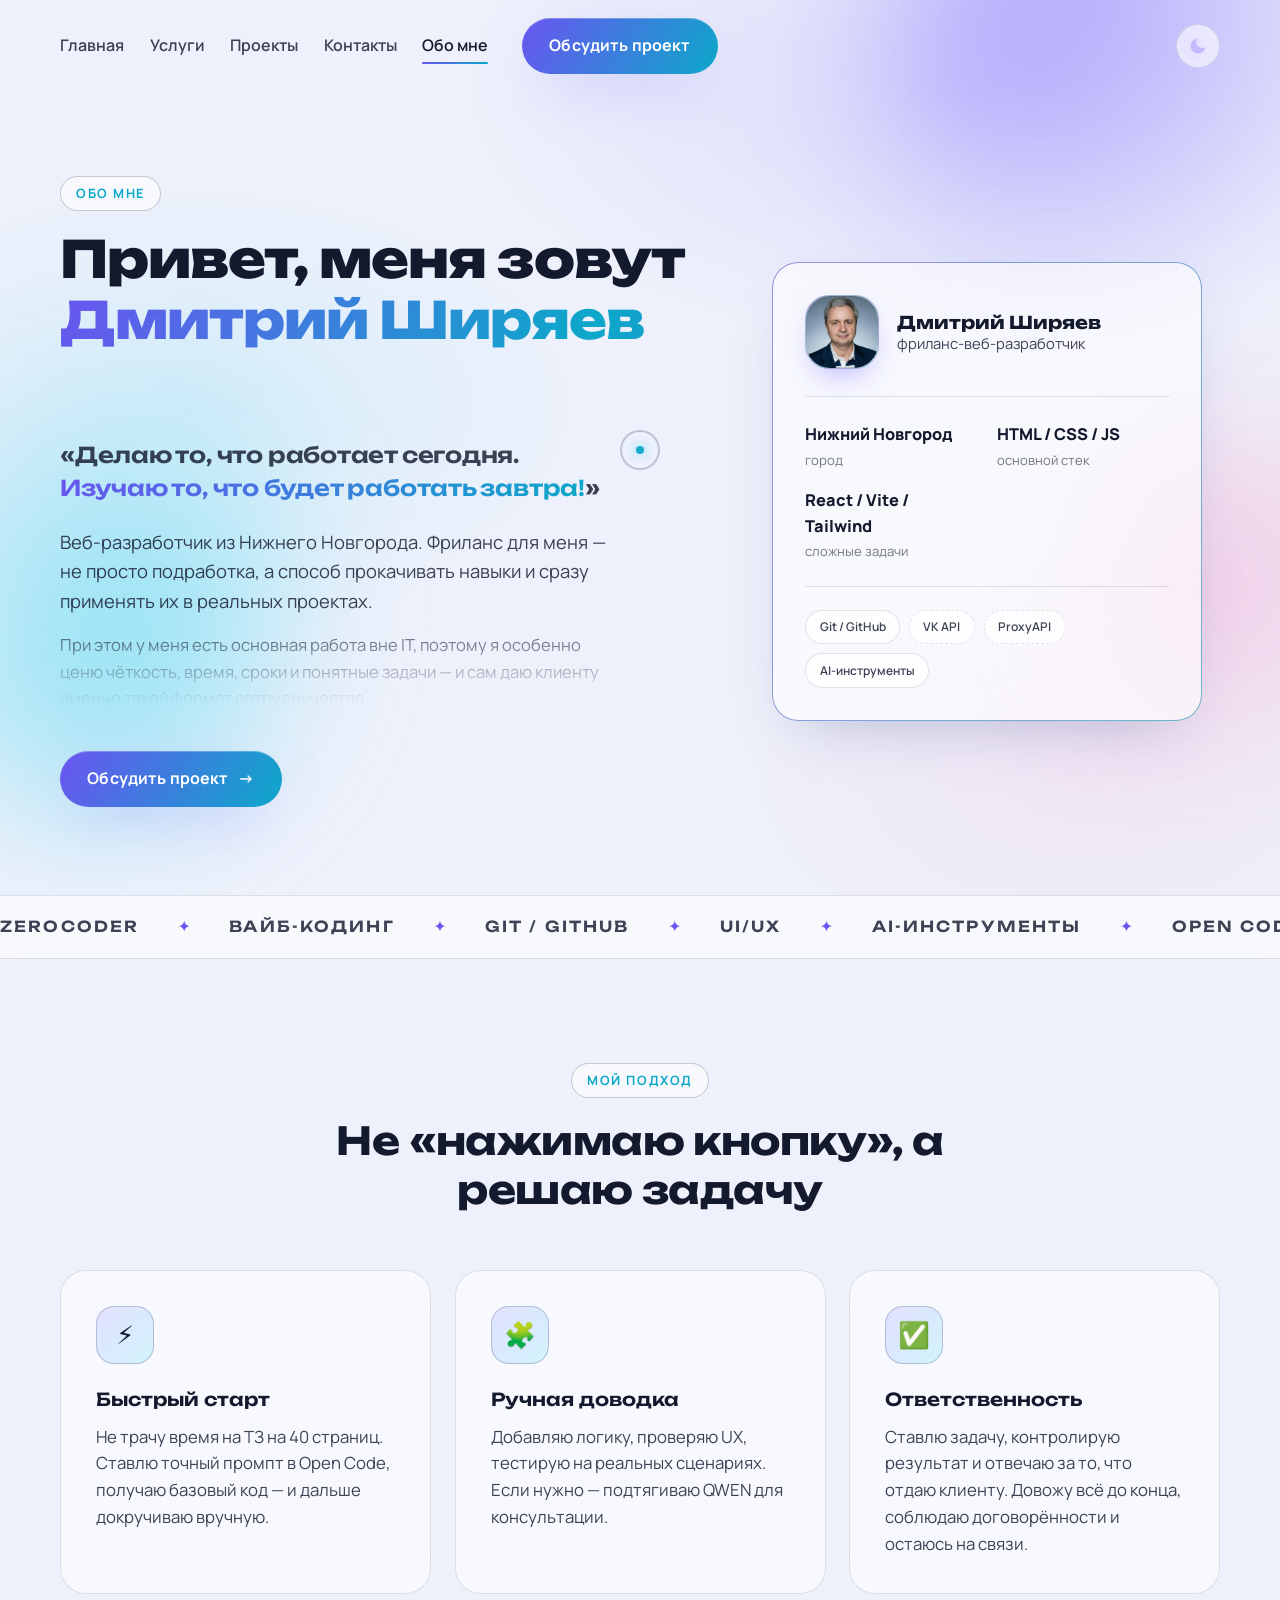
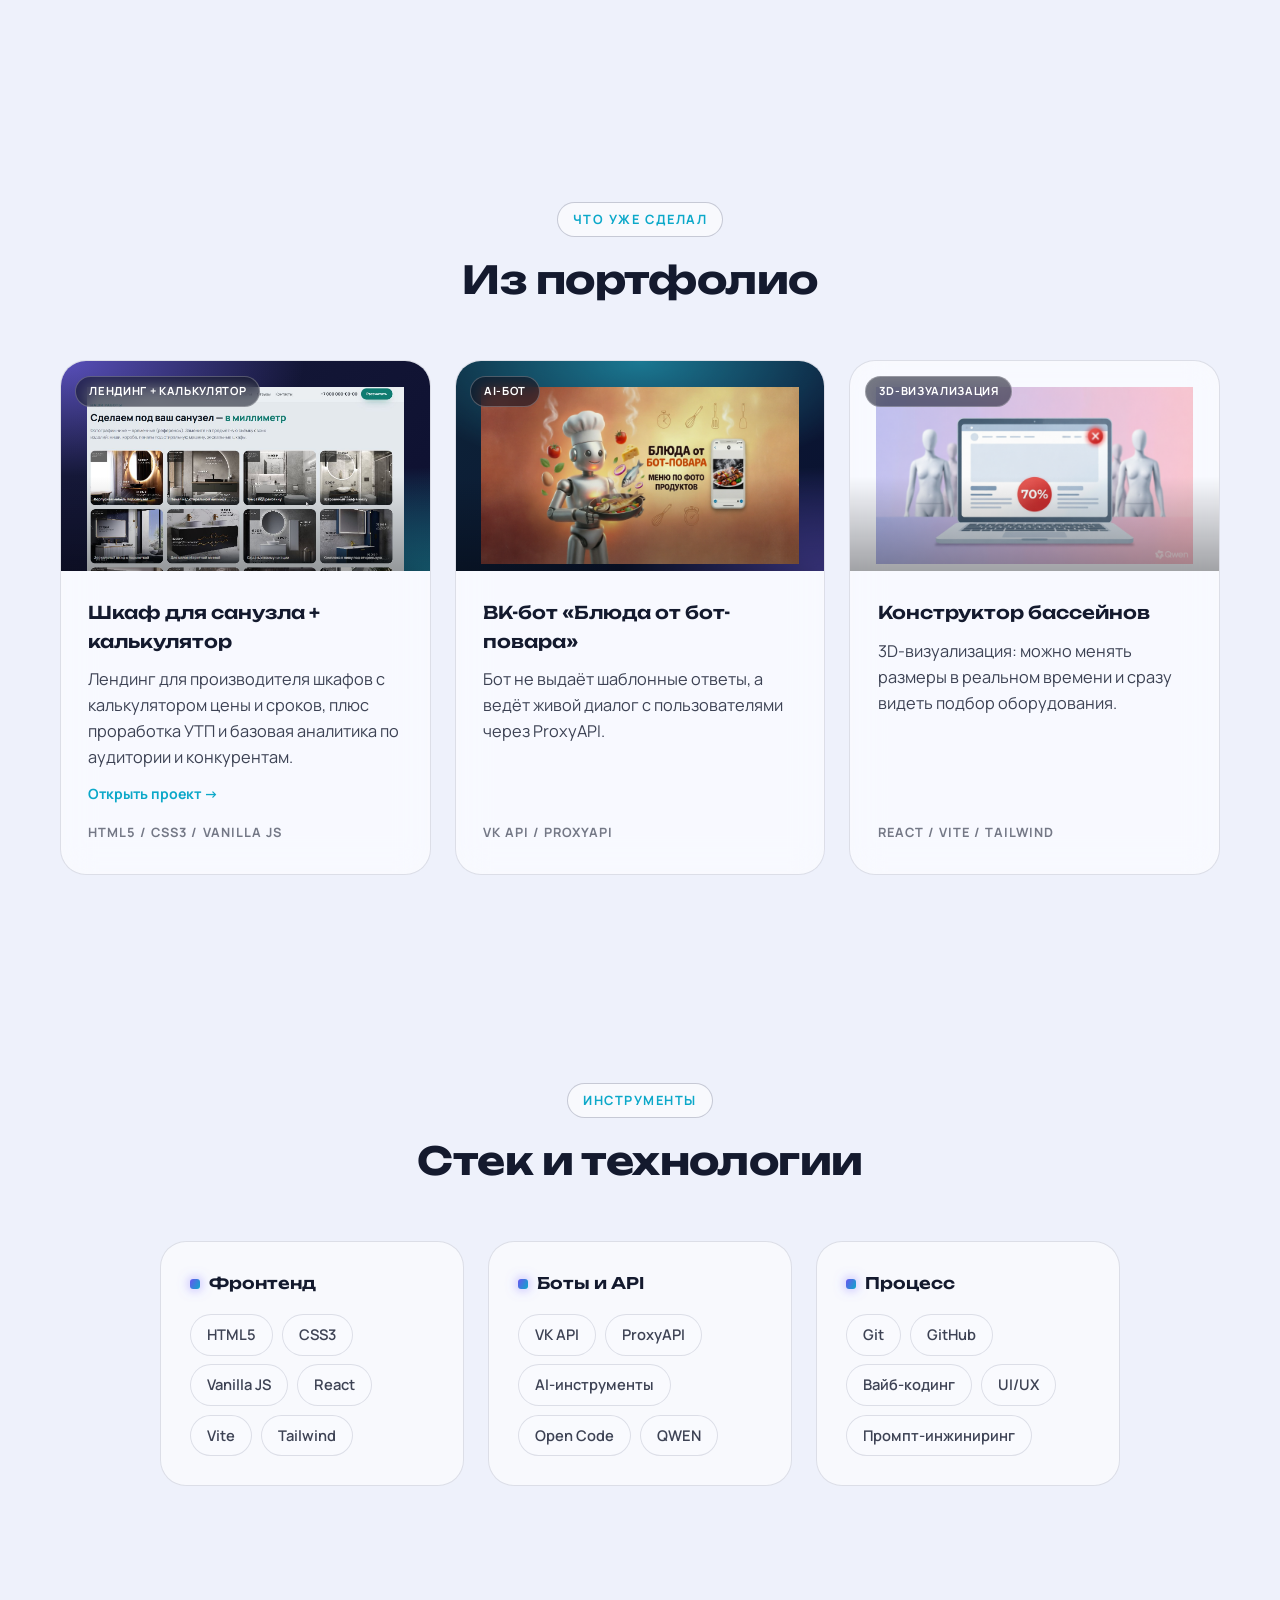
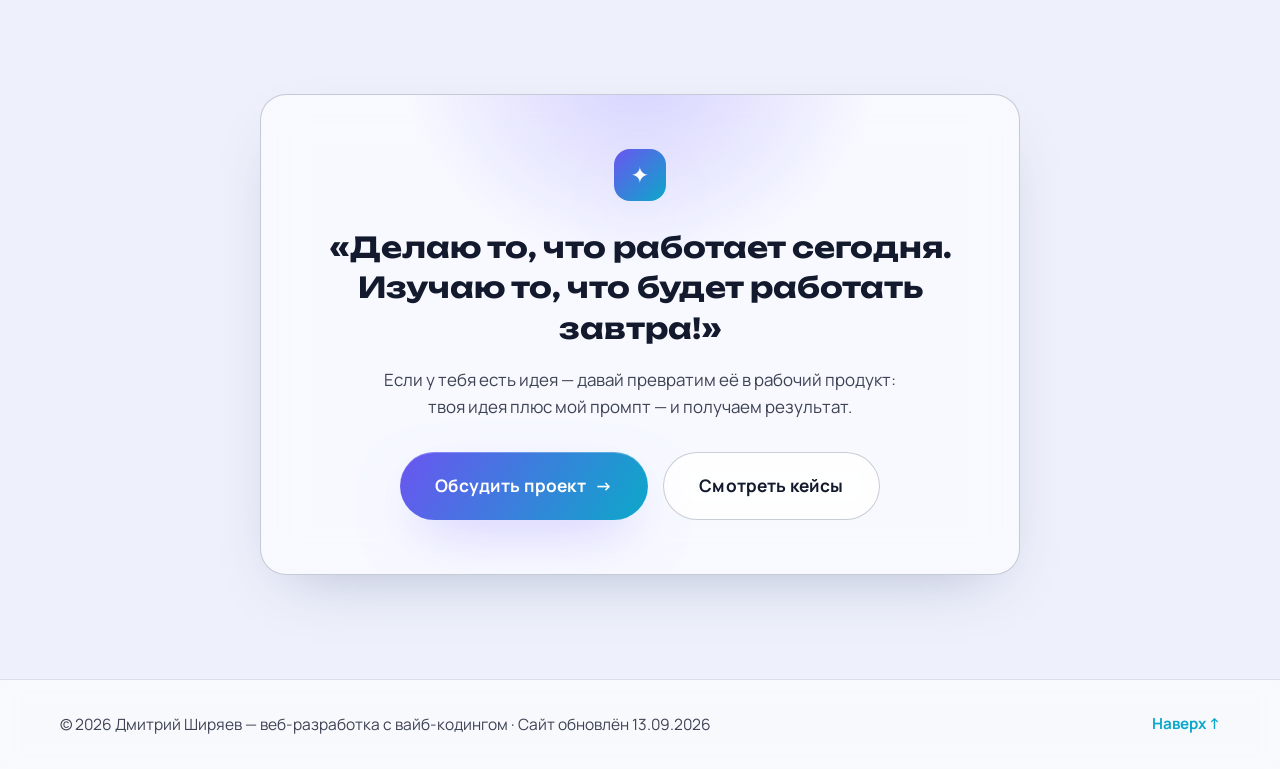
==== about.html @ 28374de6 "Portfolio landing: sites and Telegram bots in 1-3 days + GEO/SEO markup" ====
<!DOCTYPE html>
<html lang="ru">
  <head>
    <meta charset="UTF-8" />
    <meta name="viewport" content="width=device-width, initial-scale=1.0" />
    <title>Обо мне — Дмитрий Ширяев</title>
    <meta name="description" content="Дмитрий Ширяев — фриланс-веб-разработчик из Нижнего Новгорода. Вайб-кодинг, лендинги, калькуляторы, чат-боты." />
    <link rel="canonical" href="/about.html" />
    <meta property="og:title" content="Обо мне — Дмитрий Ширяев" />
    <meta property="og:description" content="Фриланс-веб-разработчик из Нижнего Новгорода. Вайб-кодинг, лендинги, калькуляторы, чат-боты." />
    <meta property="og:type" content="profile" />
    <meta property="og:locale" content="ru_RU" />
    <meta property="og:url" content="https://dmitry-shiryaev.vercel.app/about.html" />
    <meta name="author" content="Дмитрий Ширяев" />
    <script type="application/ld+json">
    {
      "@context": "https://schema.org",
      "@graph": [
        {
          "@type": "ProfilePage",
          "@id": "https://dmitry-shiryaev.vercel.app/#webpage",
          "url": "https://dmitry-shiryaev.vercel.app/about.html",
          "name": "Обо мне — Дмитрий Ширяев",
          "description": "Фриланс-веб-разработчик из Нижнего Новгорода. Вайб-кодинг, лендинги, калькуляторы, чат-боты.",
          "inLanguage": "ru",
          "isPartOf": { "@id": "https://dmitry-shiryaev.vercel.app/#website" },
          "mainEntity": { "@id": "https://dmitry-shiryaev.vercel.app/#person" },
          "datePublished": "2026-09-13",
          "dateModified": "2026-09-13"
        },
        {
          "@type": "WebSite",
          "@id": "https://dmitry-shiryaev.vercel.app/#website",
          "name": "Дмитрий Ширяев — веб-разработчик",
          "url": "https://dmitry-shiryaev.vercel.app/",
          "inLanguage": "ru",
          "publisher": { "@id": "https://dmitry-shiryaev.vercel.app/#person" }
        },
        {
          "@type": "Person",
          "@id": "https://dmitry-shiryaev.vercel.app/#person",
          "name": "Дмитрий Ширяев",
          "url": "https://dmitry-shiryaev.vercel.app/about.html",
          "image": "https://dmitry-shiryaev.vercel.app/img/фото.jfif",
          "jobTitle": "Веб-разработчик (вайб-кодинг)",
          "email": "mailto:DmmShiryev@yandex.ru",
          "address": { "@type": "PostalAddress", "addressLocality": "Нижний Новгород", "addressCountry": "RU" },
          "knowsAbout": ["лендинги", "калькуляторы цен", "чат-боты с ИИ", "MVP", "SEO", "GEO-продвижение"],
          "sameAs": [
            "https://max.ru/u/f9LHodD0cOKdJPhYGMLWhbecW1BcaRQ_45GFe5sC0_zaYHqW1RkVtHioQXk",
            "https://github.com/dmmshiryaev-bit",
            "https://dmmshiryaev-bit.github.io/habit-tracker"
          ]
        },
        {
          "@type": "BreadcrumbList",
          "itemListElement": [
            { "@type": "ListItem", "position": 1, "name": "Главная", "item": "https://dmitry-shiryaev.vercel.app/" },
            { "@type": "ListItem", "position": 2, "name": "Обо мне", "item": "https://dmitry-shiryaev.vercel.app/about.html" }
          ]
        }
      ]
    }
    </script>
    <link rel="preconnect" href="https://fonts.googleapis.com" />
    <link rel="preconnect" href="https://fonts.gstatic.com" crossorigin />
    <link href="https://fonts.googleapis.com/css2?family=Manrope:wght@400;500;600;700;800&family=Unbounded:wght@400;500;600;700;800&display=swap" rel="stylesheet" />
    <link rel="stylesheet" href="css/style.css?v=23" />
  </head>
  <body>
    <div class="bg" aria-hidden="true">
      <div class="orb orb--a" data-depth="0.25"></div>
      <div class="orb orb--b" data-depth="0.45"></div>
      <div class="orb orb--c" data-depth="0.15"></div>
      <div class="bg__grid"></div>
    </div>

    <div class="cursor" aria-hidden="true">
      <div class="cursor__dot"></div>
      <div class="cursor__ring"></div>
    </div>

    <header class="header">
      <div class="container header__inner">
        <nav class="nav" id="nav">
          <a href="index.html" class="nav__link">Главная</a>
          <a href="index.html#services" class="nav__link">Услуги</a>
          <a href="index.html#projects" class="nav__link">Проекты</a>
          <a href="index.html#contact" class="nav__link">Контакты</a>
          <a href="about.html" class="nav__link is-active">Обо мне</a>
          <a href="index.html#contact" class="btn btn--primary nav__cta">Обсудить проект</a>
        </nav>
        <div class="header__actions">
          <button class="theme-toggle" id="themeToggle" aria-label="Переключить тему">
            <svg class="theme-toggle__icon theme-toggle__icon--sun" viewBox="0 0 24 24" fill="none" stroke="currentColor" stroke-width="2" stroke-linecap="round">
              <circle cx="12" cy="12" r="4.5"></circle>
              <path d="M12 1.5v2.5M12 20v2.5M3.34 3.34l1.77 1.77M18.89 18.89l1.77 1.77M1.5 12H4M20 12h2.5M3.34 20.66l1.77-1.77M18.89 5.11l1.77-1.77"></path>
            </svg>
            <svg class="theme-toggle__icon theme-toggle__icon--moon" viewBox="0 0 24 24" fill="currentColor">
              <path d="M21 12.79A9 9 0 1 1 11.21 3a7 7 0 0 0 9.79 9.79Z"></path>
            </svg>
          </button>
          <button class="burger" id="burger" aria-label="Меню" aria-expanded="false">
            <span class="burger__line"></span>
            <span class="burger__line"></span>
            <span class="burger__line"></span>
          </button>
        </div>
      </div>
    </header>

    <main>
      <section class="section page-intro">
        <div class="container page-intro__grid">
          <div class="page-intro__content">
            <span class="section__tag reveal">Обо мне</span>
            <h1 class="page-intro__title reveal js-text-expand" data-delay="100" data-expand tabindex="0" aria-haspopup="dialog" aria-expanded="false">
              Привет, меня зовут <span class="grad">Дмитрий Ширяев</span>
              <span class="expand-hint" aria-hidden="true">⤢ показать целиком</span>
            </h1>
            <p class="page-intro__motto reveal" data-delay="150">
              «Делаю то, что работает сегодня. <span class="grad">Изучаю то, что будет
              работать завтра!</span>»
            </p>
            <div class="page-intro__fade js-text-expand" data-expand tabindex="0" aria-haspopup="dialog" aria-expanded="false">
              <p class="page-intro__sub reveal" data-delay="200">
                Веб-разработчик из Нижнего Новгорода. Фриланс для меня — не просто
                подработка, а способ прокачивать навыки и сразу применять их в реальных
                проектах.
              </p>
              <p class="page-intro__sub page-intro__sub--dim reveal" data-delay="250">
                При этом у меня есть основная работа вне IT, поэтому я особенно ценю
                чёткость, время, сроки и понятные задачи — и сам даю клиенту именно
                такой формат сотрудничества.
              </p>
            </div>
            <a href="index.html#contact" class="btn btn--primary reveal" data-delay="300" data-magnetic>
              <span class="btn__label">Обсудить проект</span>
              <span class="btn__arrow">→</span>
            </a>
          </div>

          <div class="page-intro__visual reveal" data-delay="150">
            <div class="profile-card tilt" data-tilt>
              <div class="profile-card__top">
                <div class="profile-card__avatar">
                  <img class="profile-card__photo" src="img/фото.jfif" alt="Дмитрий Ширяев">
                </div>
                <div class="profile-card__name">
                  <strong>Дмитрий Ширяев</strong>
                  <span>фриланс-веб-разработчик</span>
                </div>
              </div>

              <div class="profile-card__stats">
                <div class="profile-card__stat">
                  <span class="profile-card__stat-num">Нижний Новгород</span>
                  <span class="profile-card__stat-label">город</span>
                </div>
                <div class="profile-card__stat">
                  <span class="profile-card__stat-num">HTML / CSS / JS</span>
                  <span class="profile-card__stat-label">основной стек</span>
                </div>
                <div class="profile-card__stat">
                  <span class="profile-card__stat-num">React / Vite / Tailwind</span>
                  <span class="profile-card__stat-label">сложные задачи</span>
                </div>
              </div>

              <div class="profile-card__tags">
                <span class="chip">Git / GitHub</span>
                <span class="chip chip--ghost">VK API</span>
                <span class="chip chip--ghost">ProxyAPI</span>
                <span class="chip">AI-инструменты</span>
              </div>
            </div>
          </div>
        </div>
      </section>

      <div class="marquee" aria-hidden="true">
        <div class="marquee__track">
          <span>Zerocoder</span><i>✦</i>
          <span>Вайб-кодинг</span><i>✦</i>
          <span>Git / GitHub</span><i>✦</i>
          <span>UI/UX</span><i>✦</i>
          <span>AI-инструменты</span><i>✦</i>
          <span>Open Code</span><i>✦</i>
          <span>QWEN</span><i>✦</i>
          <span>Zerocoder</span><i>✦</i>
          <span>Вайб-кодинг</span><i>✦</i>
          <span>Git / GitHub</span><i>✦</i>
          <span>UI/UX</span><i>✦</i>
          <span>AI-инструменты</span><i>✦</i>
          <span>Open Code</span><i>✦</i>
          <span>QWEN</span><i>✦</i>
        </div>
      </div>

      <section class="section">
        <div class="container">
          <div class="section__head reveal">
            <span class="section__tag">Мой подход</span>
            <h2 class="section__title">Не «нажимаю кнопку», а решаю задачу</h2>
          </div>

          <div class="approach-grid">
            <article class="card-tile card-tile--accent reveal">
              <span class="card-tile__icon">⚡</span>
              <h3 class="card-tile__title">Быстрый старт</h3>
              <p class="card-tile__text">
                Не трачу время на ТЗ на 40 страниц. Ставлю точный промпт в Open Code,
                получаю базовый код — и дальше докручиваю вручную.
              </p>
            </article>
            <article class="card-tile card-tile--accent reveal" data-delay="100">
              <span class="card-tile__icon">🧩</span>
              <h3 class="card-tile__title">Ручная доводка</h3>
              <p class="card-tile__text">
                Добавляю логику, проверяю UX, тестирую на реальных сценариях. Если нужно —
                подтягиваю QWEN для консультации.
              </p>
            </article>
            <article class="card-tile card-tile--accent reveal" data-delay="200">
              <span class="card-tile__icon">✅</span>
              <h3 class="card-tile__title">Ответственность</h3>
              <p class="card-tile__text">
                Ставлю задачу, контролирую результат и отвечаю за то, что отдаю клиенту.
                Довожу всё до конца, соблюдаю договорённости и остаюсь на связи.
              </p>
            </article>
          </div>
        </div>
      </section>

      <section class="section">
        <div class="container">
          <div class="section__head reveal">
            <span class="section__tag">Что уже сделал</span>
            <h2 class="section__title">Из портфолио</h2>
          </div>

          <div class="projects__grid reveal-group">
            <article class="project-card tilt" data-tilt>
              <div class="project-card__screen project-card__screen--calc">
                <img class="project-card__img" src="img/шкаф.jpg" alt="Лендинг с калькулятором — Шкаф для санузла" loading="lazy" />
                <span class="project-card__tag">Лендинг + калькулятор</span>
              </div>
              <div class="project-card__body">
                <h3 class="project-card__title">Шкаф для санузла + калькулятор</h3>
                <p class="project-card__desc">
                  Лендинг для производителя шкафов с калькулятором цены и сроков, плюс
                  проработка УТП и базовая аналитика по аудитории и конкурентам.
                </p>
                <a class="project-card__link" href="https://billowing-boat-d3ac.dmmshiryaev.workers.dev/" target="_blank" rel="noopener">Открыть проект →</a>
                <div class="project-card__meta">HTML5 / CSS3 / Vanilla JS</div>
              </div>
            </article>

            <article class="project-card tilt" data-tilt>
              <div class="project-card__screen project-card__screen--bot">
                <img class="project-card__img" src="img/чат  бот.png" alt="ВК-бот «Блюда от бот-повара»" loading="lazy" />
                <span class="project-card__tag">AI-бот</span>
              </div>
              <div class="project-card__body">
                <h3 class="project-card__title">ВК-бот «Блюда от бот-повара»</h3>
                <p class="project-card__desc">
                  Бот не выдаёт шаблонные ответы, а ведёт живой диалог с пользователями
                  через ProxyAPI.
                </p>
                <div class="project-card__meta">VK API / ProxyAPI</div>
              </div>
            </article>

            <article class="project-card tilt" data-tilt>
              <div class="project-card__screen project-card__screen--pool">
                <img class="project-card__img" src="img/Калькулятор.png" alt="Конструктор бассейнов — 3D-визуализация" loading="lazy" />
                <span class="project-card__tag">3D-визуализация</span>
              </div>
              <div class="project-card__body">
                <h3 class="project-card__title">Конструктор бассейнов</h3>
                <p class="project-card__desc">
                  3D-визуализация: можно менять размеры в реальном времени и сразу видеть
                  подбор оборудования.
                </p>
                <div class="project-card__meta">React / Vite / Tailwind</div>
              </div>
            </article>
          </div>
        </div>
      </section>

      <section class="section">
        <div class="container">
          <div class="section__head reveal">
            <span class="section__tag">Инструменты</span>
            <h2 class="section__title">Стек и технологии</h2>
          </div>

          <div class="stack-grid reveal">
            <div class="stack-col">
              <h3 class="stack-col__title">Фронтенд</h3>
              <div class="stack-col__list">
                <span class="stack-item">HTML5</span>
                <span class="stack-item">CSS3</span>
                <span class="stack-item">Vanilla JS</span>
                <span class="stack-item">React</span>
                <span class="stack-item">Vite</span>
                <span class="stack-item">Tailwind</span>
              </div>
            </div>
            <div class="stack-col">
              <h3 class="stack-col__title">Боты и API</h3>
              <div class="stack-col__list">
                <span class="stack-item">VK API</span>
                <span class="stack-item">ProxyAPI</span>
                <span class="stack-item">AI-инструменты</span>
                <span class="stack-item">Open Code</span>
                <span class="stack-item">QWEN</span>
              </div>
            </div>
            <div class="stack-col">
              <h3 class="stack-col__title">Процесс</h3>
              <div class="stack-col__list">
                <span class="stack-item">Git</span>
                <span class="stack-item">GitHub</span>
                <span class="stack-item">Вайб-кодинг</span>
                <span class="stack-item">UI/UX</span>
                <span class="stack-item">Промпт-инжиниринг</span>
              </div>
            </div>
          </div>
        </div>
      </section>

      <section class="section">
        <div class="container">
          <div class="about-cta reveal">
            <span class="about-cta__spark">✦</span>
            <blockquote class="about-cta__quote">
              «Делаю то, что работает сегодня.<br />Изучаю то, что будет работать завтра!»
            </blockquote>
            <p class="about-cta__text">
              Если у тебя есть идея — давай превратим её в рабочий продукт: твоя идея плюс
              мой промпт — и получаем результат.
            </p>
            <div class="about-cta__buttons">
              <a href="index.html#contact" class="btn btn--primary btn--lg" data-magnetic>
                <span class="btn__label">Обсудить проект</span>
                <span class="btn__arrow">→</span>
              </a>
              <a href="index.html#projects" class="btn btn--ghost btn--lg" data-magnetic>
                <span class="btn__label">Смотреть кейсы</span>
              </a>
            </div>
          </div>
        </div>
      </section>
    </main>

    <div class="expander" id="textExpander" aria-hidden="true">
      <div class="expander__backdrop" data-expander-close></div>
      <div class="expander__card">
        <button class="expander__close" data-expander-close aria-label="Закрыть">
          <span class="expander__close-x">✕</span>
        </button>
        <span class="expander__tag">Обо мне</span>
        <p class="expander__title">Привет, меня зовут <span class="grad">Дмитрий Ширяев</span></p>
        <div class="expander__body">
          <p class="expander__text">
            Веб-разработчик из Нижнего Новгорода. Фриланс для меня — не просто
            подработка, а способ прокачивать навыки и сразу применять их в реальных
            проектах. При этом у меня есть основная работа вне IT, поэтому я особенно
            ценю чёткость, время, сроки и понятные задачи — и сам даю клиенту именно
            такой формат сотрудничества.
          </p>
          <p class="expander__text">
            <strong>Мой подход простой:</strong> не трачу время на ТЗ на 40 страниц
            (если нет такой необходимости), а быстро собираю рабочий MVP (Minimum
            Viable Product) — минимально жизнеспособный продукт по вашему ТЗ (как
            минимум чётко описанные идея продукта, целевая аудитория, одна главная
            цель, 1–3 ключевые функции с критериями готовности и сценарии
            использования, а также указано, что не войдёт в первую версию). Для этого
            использую вайб-кодинг, получаю базовый код, а дальше всё докручиваю
            вручную — добавляю логику, проверяю UX, тестирую на реальных сценариях.
            Если нужно — подтягиваю различные нейросети для консультации. Я не просто
            «нажимаю кнопку» в нейросети: я ставлю задачу, контролирую результат и
            отвечаю за то, что отдаю клиенту.
          </p>
          <h3 class="expander__subtitle">Что уже делал:</h3>
          <ul class="expander__list">
            <li>
              лендинги с калькулятором цены и сроков (проработка УТП с базовой
              аналитикой по аудитории и конкурентам);
            </li>
            <li>ВК-чат-боты с живым диалогом с пользователями через ProxyAPI;</li>
            <li>конструкторы с 3D-визуализацией.</li>
          </ul>
          <p class="expander__text">
            Работаю с HTML/CSS, Vanilla JS, а для более сложных задач беру React, Vite
            и Tailwind. Для ботов использую VK API и ProxyAPI, а весь процесс держу в
            Git/GitHub — чтобы было прозрачно и удобно передавать проект дальше.
          </p>
          <p class="expander__text">
            Для меня важно доводить всё до конца, соблюдать договорённости и оставаться
            на связи. Объясняю всё простым языком: без сложного жаргона и без
            «страшилок» про баги. Ещё я быстро учусь: и даже сейчас прохожу курс в
            Zerocoder и постоянно пробую новые инструменты — прогресс показываю в блоге.
          </p>
          <blockquote class="expander__quote">
            Мой девиз: «Делаю то, что работает сегодня. Изучаю то, что будет работать
            завтра!»
          </blockquote>
          <p class="expander__text">
            Если у тебя есть идея — давай превратим её в рабочий продукт: твоя идея
            плюс мой промпт — и получаем результат. 😊
          </p>
        </div>
      </div>
    </div>

    <footer class="footer">
      <div class="container footer__inner">
        <p class="footer__copy">© 2026 Дмитрий Ширяев — веб-разработка с вайб-кодингом · Сайт обновлён 13.09.2026</p>
        <a href="index.html#hero" class="footer__top">Наверх ↑</a>
      </div>
    </footer>

    <script src="js/main.js?v=23"></script>
  </body>
</html>
---- css/style.css ----
:root {
  --bg: #070b14;
  --bg-2: #0b1120;
  --card: rgba(255, 255, 255, 0.05);
  --card-hover: rgba(255, 255, 255, 0.09);
  --border: rgba(255, 255, 255, 0.1);
  --border-bright: rgba(255, 255, 255, 0.2);
  --text: #f1f5fb;
  --text-dim: rgba(235, 241, 255, 0.8);
  --text-faint: rgba(235, 241, 255, 0.56);
  --accent-1: #7c6cff;
  --accent-2: #29d3ee;
  --accent-3: #ff7ab8;
  --danger: #fb7185;
  --ok: #34d399;
  --grad: linear-gradient(120deg, var(--accent-1), var(--accent-2));
  --grad-soft: linear-gradient(120deg, rgba(124, 108, 255, 0.55), rgba(41, 211, 238, 0.55));
  --radius-lg: 26px;
  --radius-md: 18px;
  --radius-sm: 12px;
  --font-display: "Unbounded", "Manrope", system-ui, sans-serif;
  --font-body: "Manrope", system-ui, -apple-system, sans-serif;
  --shadow-glow: 0 20px 60px -20px rgba(124, 108, 255, 0.55);
  --shadow-card: 0 24px 60px -28px rgba(0, 0, 0, 0.65);
  --scrollbar: #2a3350;
  color-scheme: dark;
}

[data-theme="light"] {
  --bg: #eef1fb;
  --bg-2: #e4e9f7;
  --card: rgba(255, 255, 255, 0.6);
  --card-hover: rgba(255, 255, 255, 0.85);
  --border: rgba(20, 30, 70, 0.12);
  --border-bright: rgba(20, 30, 70, 0.22);
  --text: #141a2e;
  --text-dim: rgba(20, 26, 46, 0.82);
  --text-faint: rgba(20, 26, 46, 0.58);
  --accent-1: #6a55f0;
  --accent-2: #0ca8c9;
  --accent-3: #e0549b;
  --danger: #e04363;
  --ok: #0fad7f;
  --shadow-card: 0 24px 60px -30px rgba(45, 60, 120, 0.35);
  --scrollbar: #b9c2e0;
  color-scheme: light;
}

*,
*::before,
*::after {
  box-sizing: border-box;
  margin: 0;
  padding: 0;
}

html {
  scroll-behavior: smooth;
  scroll-padding-top: 90px;
}

body {
  font-family: var(--font-body);
  background: var(--bg);
  color: var(--text);
  line-height: 1.6;
  overflow-x: hidden;
  -webkit-font-smoothing: antialiased;
  transition: background 0.45s ease, color 0.45s ease;
}

body.no-scroll {
  overflow: hidden;
}

::selection {
  background: var(--grad-soft);
  color: #fff;
}

::-webkit-scrollbar {
  width: 10px;
}
::-webkit-scrollbar-track {
  background: var(--bg);
}
::-webkit-scrollbar-thumb {
  background: var(--scrollbar);
  border-radius: 99px;
  border: 2px solid var(--bg);
}

img,
svg {
  display: block;
  max-width: 100%;
}

a {
  color: inherit;
  text-decoration: none;
}

button {
  font-family: inherit;
  background: none;
  border: none;
  cursor: pointer;
  color: inherit;
}

.container {
  width: min(1160px, 100% - 2.5rem);
  margin-inline: auto;
}

.grad {
  background: var(--grad);
  -webkit-background-clip: text;
  background-clip: text;
  color: transparent;
}

.bg {
  position: fixed;
  inset: 0;
  z-index: -1;
  overflow: hidden;
  background:
    radial-gradient(60% 45% at 75% 10%, rgba(124, 108, 255, 0.16), transparent 65%),
    radial-gradient(50% 40% at 15% 45%, rgba(41, 211, 238, 0.12), transparent 65%),
    radial-gradient(45% 40% at 85% 85%, rgba(255, 122, 184, 0.1), transparent 65%),
    var(--bg);
}

.orb {
  position: absolute;
  border-radius: 50%;
  filter: blur(70px);
  opacity: 0.55;
  will-change: transform;
}

.orb--a {
  width: 520px;
  height: 520px;
  top: -180px;
  right: -120px;
  background: radial-gradient(circle at 30% 30%, #7c6cff, transparent 70%);
  animation: drift-a 22s ease-in-out infinite alternate;
}

.orb--b {
  width: 460px;
  height: 460px;
  bottom: 8%;
  left: -160px;
  background: radial-gradient(circle at 60% 60%, #29d3ee, transparent 70%);
  animation: drift-b 26s ease-in-out infinite alternate;
}

.orb--c {
  width: 380px;
  height: 380px;
  top: 42%;
  right: -140px;
  background: radial-gradient(circle at 50% 50%, #ff7ab8, transparent 70%);
  animation: drift-c 30s ease-in-out infinite alternate;
  opacity: 0.4;
}

@keyframes drift-a {
  from { transform: translate(0, 0) scale(1); }
  to { transform: translate(-90px, 70px) scale(1.12); }
}
@keyframes drift-b {
  from { transform: translate(0, 0) scale(1); }
  to { transform: translate(90px, -60px) scale(1.1); }
}
@keyframes drift-c {
  from { transform: translate(0, 0) scale(1); }
  to { transform: translate(-60px, -90px) scale(1.15); }
}

.bg__grid {
  position: absolute;
  inset: 0;
  background-image:
    linear-gradient(rgba(255, 255, 255, 0.04) 1px, transparent 1px),
    linear-gradient(90deg, rgba(255, 255, 255, 0.04) 1px, transparent 1px);
  background-size: 56px 56px;
  -webkit-mask-image: radial-gradient(ellipse 70% 60% at 50% 30%, #000 20%, transparent 75%);
  mask-image: radial-gradient(ellipse 70% 60% at 50% 30%, #000 20%, transparent 75%);
}

.cursor {
  display: none;
  position: fixed;
  top: 0;
  left: 0;
  z-index: 9999;
  pointer-events: none;
  mix-blend-mode: normal;
  opacity: 0;
}

html.cursor-on .cursor {
  opacity: 1;
}

.cursor__dot,
.cursor__ring {
  position: fixed;
  top: 0;
  left: 0;
  border-radius: 50%;
  transform: translate(-50%, -50%);
  will-change: transform;
}

.cursor__dot {
  width: 8px;
  height: 8px;
  background: var(--accent-2);
  box-shadow: 0 0 12px rgba(41, 211, 238, 0.9);
}

.cursor__ring {
  width: 40px;
  height: 40px;
  border: 2px solid var(--border-bright);
  background: rgba(255, 255, 255, 0.05);
  transition: width 0.25s, height 0.25s, border-color 0.25s, background 0.25s;
}

.cursor--active .cursor__ring {
  width: 58px;
  height: 58px;
  border-color: var(--accent-1);
  background: rgba(124, 108, 255, 0.14);
  box-shadow: 0 0 26px -6px rgba(124, 108, 255, 0.7);
}

html.cursor-on body,
html.cursor-on a,
html.cursor-on button,
html.cursor-on [data-tilt],
html.cursor-on [data-expand] {
  cursor: none;
}

html.cursor-on input,
html.cursor-on textarea {
  cursor: text;
}

@media (pointer: fine) {
  .js .cursor {
    display: block;
  }
}

@media (hover: none), (pointer: coarse) {
  .cursor {
    display: none !important;
  }

  html.cursor-on body,
  html.cursor-on a,
  html.cursor-on button,
  html.cursor-on [data-tilt],
  html.cursor-on [data-expand],
  html.cursor-on input,
  html.cursor-on textarea {
    cursor: auto;
  }
}

.header {
  position: fixed;
  inset: 0 0 auto 0;
  z-index: 100;
  padding: 1.1rem 0;
  transition: padding 0.35s ease, background 0.35s ease, border-color 0.35s ease;
  border-bottom: 1px solid transparent;
}

.header--scrolled {
  padding: 0.65rem 0;
  background: rgba(255, 255, 255, 0.06);
  -webkit-backdrop-filter: blur(18px) saturate(150%);
  backdrop-filter: blur(18px) saturate(150%);
  border-color: var(--border);
}

[data-theme="light"] .header--scrolled {
  background: rgba(255, 255, 255, 0.7);
}

.header__inner {
  display: flex;
  align-items: center;
  justify-content: space-between;
  gap: 1.5rem;
}

.logo {
  font-family: var(--font-display);
  font-size: 1.02rem;
  font-weight: 700;
  letter-spacing: 0.01em;
  white-space: nowrap;
}

.logo__dot {
  color: var(--accent-2);
  display: inline-block;
  animation: blink 2.4s infinite;
}

@keyframes blink {
  0%, 60%, 100% { opacity: 1; }
  30% { opacity: 0.2; }
}

.nav {
  display: flex;
  align-items: center;
  gap: 1.6rem;
}

.nav__link {
  position: relative;
  font-size: 0.95rem;
  font-weight: 600;
  color: var(--text-dim);
  transition: color 0.25s;
  padding: 0.25rem 0;
}

.nav__link::after {
  content: "";
  position: absolute;
  left: 0;
  bottom: -2px;
  width: 100%;
  height: 2px;
  border-radius: 2px;
  background: var(--grad);
  transform: scaleX(0);
  transform-origin: left;
  transition: transform 0.3s ease;
}

.nav__link:hover,
.nav__link.is-active {
  color: var(--text);
}

.nav__link:hover::after,
.nav__link.is-active::after {
  transform: scaleX(1);
}

.nav__cta {
  margin-left: 0.5rem;
}

.header__actions {
  display: flex;
  align-items: center;
  gap: 0.75rem;
}

.theme-toggle {
  width: 44px;
  height: 44px;
  border-radius: 50%;
  border: 1px solid var(--border);
  background: var(--card);
  -webkit-backdrop-filter: blur(10px);
  backdrop-filter: blur(10px);
  position: relative;
  overflow: hidden;
  transition: background 0.3s, border-color 0.3s, transform 0.25s;
}

.theme-toggle:hover {
  border-color: var(--border-bright);
  transform: rotate(25deg);
}

.theme-toggle__icon {
  position: absolute;
  inset: 0;
  width: 100%;
  height: 100%;
  padding: 11px;
  color: #f5c542;
  transition: transform 0.55s cubic-bezier(0.6, -0.3, 0.3, 1.3), opacity 0.3s ease;
}

.theme-toggle__icon--sun {
  filter: drop-shadow(0 0 7px rgba(245, 197, 66, 0.6));
}

.theme-toggle__icon--moon {
  color: #c7b8ff;
  filter: drop-shadow(0 0 7px rgba(199, 184, 255, 0.55));
  transform: rotate(-25deg) scale(0.7);
  opacity: 0;
}

[data-theme="light"] .theme-toggle__icon--sun {
  transform: rotate(90deg) scale(0.7);
  opacity: 0;
}

[data-theme="light"] .theme-toggle__icon--moon {
  transform: rotate(0deg) scale(1);
  opacity: 1;
}

.burger {
  display: none;
  flex-direction: column;
  justify-content: center;
  gap: 5px;
  width: 44px;
  height: 44px;
  border-radius: 12px;
  border: 1px solid var(--border);
  background: var(--card);
  padding: 0 11px;
  z-index: 120;
}

.burger__line {
  width: 100%;
  height: 2px;
  border-radius: 2px;
  background: var(--text);
  transition: transform 0.35s, opacity 0.25s;
}

.burger.is-open .burger__line:nth-child(1) {
  transform: translateY(7px) rotate(45deg);
}
.burger.is-open .burger__line:nth-child(2) {
  opacity: 0;
}
.burger.is-open .burger__line:nth-child(3) {
  transform: translateY(-7px) rotate(-45deg);
}

.btn {
  position: relative;
  display: inline-flex;
  align-items: center;
  justify-content: center;
  gap: 0.6rem;
  padding: 0.95rem 1.7rem;
  border-radius: 999px;
  font-family: var(--font-body);
  font-size: 1rem;
  font-weight: 700;
  letter-spacing: 0.01em;
  overflow: hidden;
  transition: transform 0.3s cubic-bezier(0.22, 1, 0.36, 1), box-shadow 0.3s, background 0.3s, border-color 0.3s;
  will-change: transform;
  white-space: nowrap;
}

.btn--primary {
  color: #fff;
  background: linear-gradient(120deg, var(--accent-1), var(--accent-2));
  box-shadow: var(--shadow-glow), inset 0 1px 0 rgba(255, 255, 255, 0.25);
}

.btn--primary::before {
  content: "";
  position: absolute;
  top: 0;
  left: -80%;
  width: 60%;
  height: 100%;
  background: linear-gradient(100deg, transparent, rgba(255, 255, 255, 0.4), transparent);
  transform: skewX(-20deg);
  transition: left 0.6s ease;
}

.btn--primary:hover {
  transform: translateY(-3px);
  box-shadow: 0 26px 70px -18px rgba(124, 108, 255, 0.8);
}

.btn--primary:hover::before {
  left: 120%;
}

.btn--ghost {
  color: var(--text);
  border: 1px solid var(--border-bright);
  background: var(--card);
  -webkit-backdrop-filter: blur(10px);
  backdrop-filter: blur(10px);
}

.btn--ghost:hover {
  border-color: var(--accent-1);
  background: var(--card-hover);
  transform: translateY(-3px);
  box-shadow: 0 16px 46px -20px rgba(124, 108, 255, 0.55);
}

.btn--lg {
  padding: 1.2rem 2.2rem;
  font-size: 1.08rem;
}

.btn__arrow {
  transition: transform 0.3s;
}

.btn:hover .btn__arrow {
  transform: translateX(5px);
}

.hero {
  position: relative;
  padding: 11.5rem 0 5.5rem;
}

.hero__grid {
  display: grid;
  grid-template-columns: 1.15fr 0.85fr;
  gap: 3.5rem;
  align-items: center;
}

.hero__badges {
  display: flex;
  flex-wrap: wrap;
  gap: 0.7rem;
  margin-bottom: 1.8rem;
}

.chip {
  display: inline-flex;
  align-items: center;
  gap: 0.55rem;
  padding: 0.55rem 1.1rem;
  border-radius: 999px;
  border: 1px solid var(--border);
  background: var(--card);
  -webkit-backdrop-filter: blur(10px);
  backdrop-filter: blur(10px);
  font-size: 0.83rem;
  font-weight: 600;
  color: var(--text-dim);
}

.chip__dot {
  width: 9px;
  height: 9px;
  border-radius: 50%;
  background: var(--ok);
  box-shadow: 0 0 0 0 rgba(52, 211, 153, 0.7);
  animation: pulse 2s infinite;
}

@keyframes pulse {
  0% { box-shadow: 0 0 0 0 rgba(52, 211, 153, 0.6); }
  70% { box-shadow: 0 0 0 11px rgba(52, 211, 153, 0); }
  100% { box-shadow: 0 0 0 0 rgba(52, 211, 153, 0); }
}

.chip--ghost {
  border-style: dashed;
}

.hero__title {
  font-family: var(--font-display);
  font-size: clamp(1.7rem, 4.4vw, 3.15rem);
  font-weight: 800;
  line-height: 1.22;
  letter-spacing: -0.02em;
  margin-bottom: 1.5rem;
}

.hero__subtitle {
  max-width: 560px;
  font-size: clamp(1.02rem, 1.4vw, 1.17rem);
  color: var(--text-dim);
  margin-bottom: 2.4rem;
}

.hero__cta {
  display: flex;
  flex-wrap: wrap;
  gap: 1rem;
  margin-bottom: 3rem;
}

.hero__stats {
  display: flex;
  flex-wrap: wrap;
  justify-content: center;
  align-items: flex-end;
  gap: 1.6rem 2rem;
}

.stat {
  flex: 1 1 0;
  min-width: 150px;
  display: flex;
  flex-direction: column;
  align-items: center;
  text-align: center;
  gap: 0.3rem;
}

.stat__num {
  font-family: var(--font-display);
  font-size: clamp(1.5rem, 2.7vw, 2.2rem);
  font-weight: 700;
  color: var(--text);
}

.stat__num .grad-text {
  background: var(--grad);
  -webkit-background-clip: text;
  background-clip: text;
  color: transparent;
}

.stat__suffix {
  font-size: 0.95rem;
  font-weight: 600;
  color: var(--text);
  margin-left: 0.3rem;
}

.stat__label {
  font-size: 1rem;
  font-weight: 600;
  color: var(--text-dim);
}

.hero__visual {
  position: relative;
  will-change: transform;
}

.terminal {
  width: 100%;
  max-width: 460px;
  margin-left: auto;
  border-radius: var(--radius-lg);
  border: 1px solid var(--border-bright);
  background: rgba(13, 18, 34, 0.55);
  -webkit-backdrop-filter: blur(20px) saturate(140%);
  backdrop-filter: blur(20px) saturate(140%);
  box-shadow: var(--shadow-card);
  transform-style: preserve-3d;
  overflow: hidden;
}

[data-theme="light"] .terminal {
  background: rgba(255, 255, 255, 0.7);
}

.terminal__bar {
  display: flex;
  align-items: center;
  gap: 0.5rem;
  padding: 0.85rem 1.2rem;
  border-bottom: 1px solid var(--border);
}

.terminal__dot {
  width: 12px;
  height: 12px;
  border-radius: 50%;
}
.terminal__dot--red { background: #ff5f57; }
.terminal__dot--yellow { background: #febc2e; }
.terminal__dot--green { background: #28c840; }

.terminal__type {
  margin-left: auto;
  font-size: 0.72rem;
  color: var(--text-faint);
  display: flex;
  align-items: center;
  gap: 0.4rem;
}

.terminal__type::after {
  content: "";
  width: 8px;
  height: 14px;
  background: var(--accent-2);
  animation: caret 1s step-end infinite;
}

@keyframes caret {
  0%, 100% { opacity: 1; }
  50% { opacity: 0; }
}

.terminal__body {
  padding: 1.3rem 1.4rem 1.7rem;
  font-family: "Consolas", "Menlo", monospace;
  font-size: 0.88rem;
  min-height: 260px;
}

.term-line {
  display: flex;
  gap: 0.7rem;
  white-space: pre-wrap;
  word-break: break-word;
  line-height: 2;
}

.term-line__prompt {
  color: var(--accent-2);
  flex-shrink: 0;
}

.term-line__text {
  color: var(--text-dim);
}

.term-line__text.glow-ok {
  color: var(--ok);
  font-weight: 700;
}

.term-line__text.dim {
  color: var(--text-faint);
}

.term-line__cursor {
  display: inline-block;
  width: 9px;
  height: 15px;
  background: var(--accent-1);
  animation: caret 1s step-end infinite;
  vertical-align: -2px;
}

.hero__card-float {
  position: absolute;
  display: flex;
  align-items: center;
  gap: 0.75rem;
  padding: 0.85rem 1.15rem;
  border-radius: var(--radius-md);
  border: 1px solid var(--border-bright);
  background: rgba(255, 255, 255, 0.08);
  -webkit-backdrop-filter: blur(16px) saturate(150%);
  backdrop-filter: blur(16px) saturate(150%);
  box-shadow: var(--shadow-card);
  animation: floaty 6s ease-in-out infinite;
  will-change: transform;
  white-space: nowrap;
}

[data-theme="light"] .hero__card-float {
  background: rgba(255, 255, 255, 0.85);
}

.hero__card-float--a {
  top: -34px;
  left: -26px;
  animation-delay: 0.4s;
}

.hero__card-float--b {
  bottom: -30px;
  right: -14px;
  animation-delay: 1.6s;
}

.hero__card-float-icon {
  font-size: 1.35rem;
}

.hero__card-float-text {
  display: flex;
  flex-direction: column;
  line-height: 1.25;
}

.hero__card-float-text strong {
  font-size: 0.9rem;
}

.hero__card-float-text span {
  font-size: 0.73rem;
  color: var(--text-dim);
}

@keyframes floaty {
  0%, 100% { transform: translateY(0); }
  50% { transform: translateY(-13px); }
}

.marquee {
  overflow: hidden;
  border-top: 1px solid var(--border);
  border-bottom: 1px solid var(--border);
  background: var(--card);
  -webkit-backdrop-filter: blur(8px);
  backdrop-filter: blur(8px);
  padding: 1.15rem 0;
  position: relative;
}

.marquee__track {
  display: flex;
  align-items: center;
  gap: 2.4rem;
  width: max-content;
  animation: marquee 30s linear infinite;
}

.marquee:hover .marquee__track {
  animation-play-state: paused;
}

.marquee__track span {
  font-family: var(--font-display);
  font-size: 0.95rem;
  font-weight: 600;
  color: var(--text-dim);
  text-transform: uppercase;
  letter-spacing: 0.14em;
  white-space: nowrap;
}

.marquee__track i {
  font-style: normal;
  color: var(--accent-1);
  animation: sparkle 2s ease-in-out infinite;
}

@keyframes marquee {
  from { transform: translateX(0); }
  to { transform: translateX(-50%); }
}

@keyframes sparkle {
  0%, 100% { opacity: 1; transform: scale(1); }
  50% { opacity: 0.35; transform: scale(0.7) rotate(20deg); }
}

.section {
  position: relative;
  padding: 6.5rem 0;
}

.section__head {
  max-width: 720px;
  margin: 0 auto 3.5rem;
  text-align: center;
}

.section__head--left {
  margin: 0 0 1.6rem;
  text-align: left;
}

.section__tag {
  display: inline-block;
  padding: 0.4rem 0.95rem;
  border-radius: 999px;
  font-size: 0.76rem;
  font-weight: 700;
  letter-spacing: 0.12em;
  text-transform: uppercase;
  color: var(--accent-2);
  border: 1px solid var(--border-bright);
  background: var(--card);
  margin-bottom: 1.1rem;
}

.section__title {
  font-family: var(--font-display);
  font-size: clamp(1.5rem, 3.3vw, 2.4rem);
  font-weight: 700;
  line-height: 1.28;
  letter-spacing: -0.015em;
  margin-bottom: 1rem;
}

.section__sub {
  font-size: 1.05rem;
  color: var(--text-dim);
}

.card-tile {
  position: relative;
  border-radius: var(--radius-lg);
  border: 1px solid var(--border);
  background: var(--card);
  -webkit-backdrop-filter: blur(16px) saturate(140%);
  backdrop-filter: blur(16px) saturate(140%);
  padding: 2.2rem;
  transition: transform 0.4s cubic-bezier(0.22, 1, 0.36, 1), border-color 0.3s, background 0.3s, box-shadow 0.4s;
  overflow: hidden;
}

.card-tile::before {
  content: "";
  position: absolute;
  inset: 0;
  background: var(--grad-soft);
  opacity: 0;
  transition: opacity 0.35s;
  pointer-events: none;
}

.card-tile::after {
  content: "";
  position: absolute;
  inset: 0;
  border-radius: inherit;
  padding: 1px;
  background: var(--grad);
  -webkit-mask: linear-gradient(#000 0 0) content-box, linear-gradient(#000 0 0);
  -webkit-mask-composite: xor;
  mask: linear-gradient(#000 0 0) content-box, linear-gradient(#000 0 0);
  mask-composite: exclude;
  opacity: 0;
  transition: opacity 0.35s;
  pointer-events: none;
}

.card-tile:hover {
  transform: translateY(-8px);
  border-color: var(--border-bright);
  background: var(--card-hover);
  box-shadow: var(--shadow-card);
}

.card-tile:hover::before {
  opacity: 0.06;
}

.card-tile:hover::after {
  opacity: 1;
}

.card-tile__img {
  display: block;
  width: 100%;
  height: 165px;
  object-fit: cover;
  object-position: center;
  border-radius: 14px;
  border: 1px solid var(--border-bright);
  margin-bottom: 1.4rem;
  box-shadow: inset 0 1px 0 rgba(255, 255, 255, 0.12);
}

@media (max-width: 640px) {
  .card-tile__img {
    height: 130px;
  }
}

.card-tile__icon {
  display: inline-grid;
  place-items: center;
  width: 58px;
  height: 58px;
  border-radius: 18px;
  border: 1px solid var(--border-bright);
  background: linear-gradient(135deg, rgba(124, 108, 255, 0.18), rgba(41, 211, 238, 0.18));
  font-size: 1.6rem;
  margin-bottom: 1.4rem;
  box-shadow: inset 0 1px 0 rgba(255, 255, 255, 0.12);
  transition: transform 0.4s cubic-bezier(0.22, 1, 0.36, 1);
}

.card-tile:hover .card-tile__icon {
  transform: rotate(-6deg) scale(1.08);
}

.card-tile--pain::before {
  background: linear-gradient(120deg, rgba(251, 113, 133, 0.35), rgba(255, 122, 184, 0.25));
}

.card-tile--pain::after {
  background: linear-gradient(120deg, rgba(251, 113, 133, 0.7), rgba(255, 122, 184, 0.7));
}

.card-tile--pain .card-tile__icon {
  border-color: rgba(251, 113, 133, 0.4);
  background: linear-gradient(135deg, rgba(251, 113, 133, 0.2), rgba(255, 122, 184, 0.18));
}

.card-tile__title {
  font-family: var(--font-display);
  font-size: 1.12rem;
  font-weight: 600;
  line-height: 1.35;
  margin-bottom: 0.8rem;
}

.card-tile__text {
  font-size: 0.98rem;
  color: var(--text-dim);
}

.pains__grid {
  display: grid;
  grid-template-columns: repeat(3, 1fr);
  gap: 1.5rem;
  align-items: stretch;
}

.solution__list {
  display: flex;
  flex-direction: column;
  max-width: 860px;
  margin-inline: auto;
  position: relative;
}

.solution__list::before {
  content: "";
  position: absolute;
  top: 1.4rem;
  bottom: 1.4rem;
  left: 38px;
  width: 2px;
  background: linear-gradient(180deg, var(--accent-1), var(--accent-2), transparent 90%);
  opacity: 0.35;
}

.solution-item {
  position: relative;
  display: grid;
  grid-template-columns: 82px 1fr;
  gap: 1.8rem;
  padding: 1.2rem 0 2.2rem;
}

.solution-item:last-child {
  padding-bottom: 0;
}

.solution-item__num {
  position: relative;
  z-index: 1;
  display: grid;
  place-items: center;
  width: 76px;
  height: 76px;
  border-radius: 22px;
  font-family: var(--font-display);
  font-size: 1.3rem;
  font-weight: 700;
  color: var(--accent-2);
  border: 1px solid var(--border-bright);
  background: var(--bg-2);
  background-image: linear-gradient(135deg, rgba(124, 108, 255, 0.16), rgba(41, 211, 238, 0.14));
  -webkit-backdrop-filter: blur(14px);
  backdrop-filter: blur(14px);
  box-shadow: 0 14px 40px -18px rgba(124, 108, 255, 0.5);
  transition: transform 0.4s cubic-bezier(0.22, 1, 0.36, 1), box-shadow 0.4s;
}

.solution-item:hover .solution-item__num {
  transform: translateY(-5px) rotate(-4deg);
  box-shadow: 0 22px 50px -16px rgba(124, 108, 255, 0.75);
}

.solution-item__content h3 {
  font-family: var(--font-display);
  font-size: clamp(1.03rem, 2vw, 1.3rem);
  font-weight: 600;
  margin-bottom: 0.7rem;
}

.solution-item__content p {
  color: var(--text-dim);
  max-width: 640px;
}

.solution-item__result {
  display: inline-block;
  margin-top: 0.9rem;
  font-size: 0.86rem;
  font-weight: 700;
  color: var(--ok);
  letter-spacing: 0.02em;
}

/* Аккордеон «Пять шагов до результата» */
.process__list .solution-item {
  display: block;
}

.process__list .solution-item__toggle {
  position: relative;
  z-index: 1;
  display: grid;
  grid-template-columns: 82px 1fr auto;
  gap: 1.8rem;
  align-items: center;
  width: 100%;
  padding: 0;
  border: 0;
  background: transparent;
  font: inherit;
  color: inherit;
  text-align: left;
  cursor: pointer;
  -webkit-tap-highlight-color: transparent;
}

.process__list .solution-item__toggle:focus-visible {
  outline: 2px solid var(--accent-1);
  outline-offset: 6px;
  border-radius: 14px;
}

.process__list .solution-item__text {
  display: flex;
  align-items: baseline;
  flex-wrap: wrap;
  gap: 0.5rem 1rem;
}

.process__list .solution-item__name {
  font-family: var(--font-display);
  font-size: clamp(1.03rem, 2vw, 1.3rem);
  font-weight: 600;
  line-height: 1.25;
  color: var(--text);
}

.process__list .solution-item__hint {
  font-size: 0.8rem;
  font-weight: 700;
  letter-spacing: 0.06em;
  text-transform: uppercase;
  color: var(--text-faint);
  white-space: nowrap;
  transition: color 0.3s;
}

.process__list .solution-item__hint::after {
  content: "Подробнее +";
}

.process__list .solution-item.is-open .solution-item__hint::after {
  content: "Свернуть −";
}

.process__list .solution-item__toggle:hover .solution-item__hint {
  color: var(--accent-2);
}

.process__list .solution-item__panel {
  display: grid;
  grid-template-rows: 0fr;
  transition: grid-template-rows 0.45s cubic-bezier(0.22, 1, 0.36, 1),
    margin-top 0.45s cubic-bezier(0.22, 1, 0.36, 1);
}

.process__list .solution-item__panel > p,
.process__list .solution-item__panel > .process__pay {
  overflow: hidden;
  min-height: 0;
  margin: 0;
  max-width: 640px;
  padding-left: calc(82px + 1.8rem);
  color: var(--text-dim);
  opacity: 0;
  transform: translateY(-6px);
  transition: opacity 0.35s, transform 0.35s;
}

.process__list .solution-item.is-open .solution-item__panel {
  grid-template-rows: 1fr;
  margin-top: 0.9rem;
}

.process__list .solution-item.is-open .solution-item__panel > p,
.process__list .solution-item.is-open .solution-item__panel > .process__pay {
  opacity: 1;
  transform: none;
}

.process__pay-title {
  margin: 0 0 0.5rem;
  font-family: var(--font-display);
  font-size: clamp(1rem, 1.8vw, 1.15rem);
  font-weight: 700;
  color: var(--text);
}

.process__pay-intro {
  margin: 0 0 0.9rem;
}

.process__pay-list {
  list-style: none;
  margin: 0 0 0.9rem;
  padding: 0;
  display: grid;
  gap: 0.65rem;
}

.process__pay-list li {
  display: grid;
  grid-template-columns: auto 1fr;
  gap: 0.7rem;
  align-items: baseline;
  padding: 0.7rem 0.9rem;
  border-radius: var(--radius-sm);
  border: 1px solid var(--border);
  background: var(--card);
}

.process__pay-percent {
  font-family: var(--font-display);
  font-size: 1.05rem;
  font-weight: 800;
  white-space: nowrap;
  background: var(--grad);
  -webkit-background-clip: text;
  background-clip: text;
  color: transparent;
}

.process__pay-desc {
  color: var(--text-dim);
}

.process__pay-closing {
  margin: 0;
  color: var(--text-dim);
}

.process__list .solution-item.is-open .solution-item__num {
  color: #fff;
  border-color: transparent;
  background-image: var(--grad);
  box-shadow: var(--shadow-glow);
}

.projects__grid {
  display: grid;
  grid-template-columns: repeat(3, 1fr);
  gap: 1.5rem;
  align-items: stretch;
}

.project-card {
  display: flex;
  flex-direction: column;
  border-radius: var(--radius-lg);
  border: 1px solid var(--border);
  background: var(--card);
  -webkit-backdrop-filter: blur(16px) saturate(140%);
  backdrop-filter: blur(16px) saturate(140%);
  overflow: hidden;
  transition: transform 0.4s cubic-bezier(0.22, 1, 0.36, 1), border-color 0.3s, box-shadow 0.4s;
  transform-style: preserve-3d;
}

.project-card:hover {
  border-color: var(--border-bright);
  box-shadow: var(--shadow-card);
}

.project-card__screen {
  position: relative;
  height: 210px;
  padding: 1.6rem;
  display: grid;
  place-items: center;
  overflow: hidden;
  transform: translateZ(24px);
  transition: transform 0.4s;
}

.project-card:hover .project-card__screen {
  transform: translateZ(36px) scale(1.04);
}

.project-card__screen::after {
  content: "";
  position: absolute;
  inset: 0;
  background: linear-gradient(180deg, transparent 55%, rgba(0, 0, 0, 0.35));
  pointer-events: none;
}

.project-card__screen--calc {
  background:
    radial-gradient(120% 100% at 0% 0%, rgba(124, 108, 255, 0.65), transparent 55%),
    radial-gradient(100% 90% at 100% 100%, rgba(41, 211, 238, 0.55), transparent 55%),
    linear-gradient(135deg, #171a3a, #0d1030);
}

.project-card__screen--habit {
  background:
    radial-gradient(120% 100% at 100% 0%, rgba(255, 122, 184, 0.5), transparent 55%),
    radial-gradient(100% 90% at 0% 100%, rgba(124, 108, 255, 0.55), transparent 55%),
    linear-gradient(135deg, #241a38, #0e0f2c);
}

.project-card__screen--bot {
  background:
    radial-gradient(120% 100% at 50% 0%, rgba(41, 211, 238, 0.5), transparent 55%),
    radial-gradient(100% 90% at 100% 100%, rgba(124, 108, 255, 0.6), transparent 55%),
    linear-gradient(135deg, #0d2338, #0a1030);
}

.project-card__tag {
  position: absolute;
  top: 0.9rem;
  left: 0.9rem;
  z-index: 2;
  padding: 0.35rem 0.8rem;
  border-radius: 999px;
  font-size: 0.7rem;
  font-weight: 700;
  letter-spacing: 0.06em;
  text-transform: uppercase;
  color: #fff;
  background: rgba(10, 14, 30, 0.55);
  border: 1px solid rgba(255, 255, 255, 0.25);
  -webkit-backdrop-filter: blur(8px);
  backdrop-filter: blur(8px);
}

.mock-calc {
  width: 78%;
  padding: 1.1rem;
  border-radius: 14px;
  background: rgba(255, 255, 255, 0.9);
  color: #141a2e;
  box-shadow: 0 18px 40px -16px rgba(0, 0, 0, 0.6);
  display: flex;
  flex-direction: column;
  gap: 0.55rem;
}

.mock-calc__row {
  font-weight: 800;
  font-size: 0.8rem;
}

.mock-calc__bar {
  height: 7px;
  border-radius: 99px;
  background: linear-gradient(90deg, #7c6cff, #29d3ee);
  width: 92%;
}

.mock-calc__bar--sm {
  width: 58%;
  background: rgba(20, 26, 46, 0.15);
}

.mock-calc__price {
  font-family: var(--font-display);
  font-size: 1.25rem;
  font-weight: 700;
  color: #6a55f0;
}

.mock-calc__btn {
  text-align: center;
  padding: 0.45rem;
  border-radius: 8px;
  background: linear-gradient(90deg, #6a55f0, #0ca8c9);
  color: #fff;
  font-weight: 700;
  font-size: 0.75rem;
}

.mock-habit {
  width: 80%;
  padding: 1.1rem;
  border-radius: 14px;
  background: rgba(255, 255, 255, 0.92);
  color: #141a2e;
  box-shadow: 0 18px 40px -16px rgba(0, 0, 0, 0.6);
  display: flex;
  flex-direction: column;
  gap: 0.7rem;
}

.mock-habit__top {
  display: flex;
  align-items: center;
  justify-content: space-between;
}

.mock-habit__flame {
  font-size: 0.9rem;
  font-weight: 800;
}

.mock-habit__flame b {
  margin-left: 0.25rem;
}

.mock-habit__streak {
  font-size: 0.66rem;
  font-weight: 700;
  color: #e0549b;
  background: rgba(224, 84, 155, 0.12);
  padding: 0.22rem 0.5rem;
  border-radius: 99px;
}

.mock-habit__grid {
  display: grid;
  grid-template-columns: repeat(5, 1fr);
  gap: 0.4rem;
}

.mock-habit__grid span {
  aspect-ratio: 1;
  border-radius: 6px;
  background: rgba(20, 26, 46, 0.1);
}

.mock-habit__grid span.on {
  background: linear-gradient(135deg, #7c6cff, #ff7ab8);
}

.mock-habit__chart {
  display: flex;
  align-items: flex-end;
  gap: 0.4rem;
  height: 42px;
}

.mock-habit__chart span {
  flex: 1;
  border-radius: 4px 4px 0 0;
  background: linear-gradient(180deg, #ff7ab8, #7c6cff);
  opacity: 0.85;
}

.mock-chat {
  width: 82%;
  max-height: 100%;
  display: flex;
  flex-direction: column;
  gap: 0.5rem;
}

.mock-chat__msg {
  max-width: 86%;
  padding: 0.5rem 0.8rem;
  border-radius: 13px;
  font-size: 0.72rem;
  line-height: 1.45;
  box-shadow: 0 8px 20px -10px rgba(0, 0, 0, 0.5);
}

.mock-chat__msg--in {
  align-self: flex-start;
  background: rgba(255, 255, 255, 0.9);
  color: #141a2e;
  border-bottom-left-radius: 4px;
}

.mock-chat__msg--out {
  align-self: flex-end;
  background: linear-gradient(120deg, #6454ee, #1aa9c6);
  color: #fff;
  border-bottom-right-radius: 4px;
}

.mock-chat__typing {
  align-self: flex-end;
  display: flex;
  gap: 0.28rem;
  padding: 0.5rem 0.8rem;
  border-radius: 13px;
  background: linear-gradient(120deg, #6454ee, #1aa9c6);
}

.mock-chat__typing span {
  width: 6px;
  height: 6px;
  border-radius: 50%;
  background: rgba(255, 255, 255, 0.9);
  animation: typing-dot 1.2s infinite;
}

.mock-chat__typing span:nth-child(2) {
  animation-delay: 0.15s;
}
.mock-chat__typing span:nth-child(3) {
  animation-delay: 0.3s;
}

@keyframes typing-dot {
  0%, 60%, 100% { transform: translateY(0); opacity: 0.7; }
  30% { transform: translateY(-4px); opacity: 1; }
}

.project-card__body {
  display: flex;
  flex-direction: column;
  flex: 1;
  padding: 1.7rem 1.7rem 2rem;
}

.project-card__title {
  font-family: var(--font-display);
  font-size: 1.1rem;
  font-weight: 600;
  margin-bottom: 0.7rem;
}

.project-card__desc {
  font-size: 0.95rem;
  color: var(--text-dim);
  margin-bottom: 1.3rem;
}

.project-card__link {
  display: inline-block;
  margin: -0.5rem 0 1rem;
  font-size: 0.88rem;
  font-weight: 700;
  color: var(--accent-2);
  text-decoration: none;
  transition: color 0.25s, transform 0.25s;
}

.project-card__link:hover {
  color: var(--accent-1);
  transform: translateX(3px);
}

.project-card__meta {
  margin-top: auto;
  font-size: 0.74rem;
  font-weight: 700;
  letter-spacing: 0.08em;
  text-transform: uppercase;
  color: var(--text-faint);
}

.offer-box {
  position: relative;
  max-width: 880px;
  margin-inline: auto;
  border-radius: var(--radius-lg);
  border: 1px solid var(--border-bright);
  background: var(--card);
  -webkit-backdrop-filter: blur(22px) saturate(150%);
  backdrop-filter: blur(22px) saturate(150%);
  padding: clamp(1.8rem, 4vw, 3.2rem);
  overflow: hidden;
  transform-style: preserve-3d;
  box-shadow: var(--shadow-card);
}

.offer-box__glow {
  position: absolute;
  top: -60%;
  left: -20%;
  width: 140%;
  height: 130%;
  background: radial-gradient(50% 45% at 50% 40%, rgba(124, 108, 255, 0.24), transparent 70%);
  pointer-events: none;
}

.offer-box > * {
  position: relative;
  z-index: 1;
}

.offer__list {
  list-style: none;
  display: flex;
  flex-direction: column;
  gap: 1.4rem;
  margin-bottom: 2rem;
}

.offer__list li {
  display: flex;
  gap: 1rem;
  align-items: flex-start;
}

.offer__check {
  flex-shrink: 0;
  display: grid;
  place-items: center;
  width: 34px;
  height: 34px;
  border-radius: 50%;
  color: #fff;
  font-weight: 800;
  font-size: 0.95rem;
  background: linear-gradient(135deg, var(--accent-1), var(--accent-2));
  box-shadow: 0 8px 22px -8px rgba(124, 108, 255, 0.8);
  margin-top: 0.1rem;
}

.offer__list strong {
  color: var(--text);
}

.offer__list div {
  color: var(--text-dim);
  font-size: 0.98rem;
}

.offer__notes {
  display: flex;
  flex-direction: column;
  gap: 1rem;
  margin-bottom: 2.2rem;
}

.note {
  display: flex;
  gap: 0.9rem;
  align-items: flex-start;
  padding: 1.15rem 1.3rem;
  border-radius: var(--radius-md);
  border: 1px solid var(--border);
  background: rgba(255, 255, 255, 0.04);
  font-size: 0.95rem;
  color: var(--text-dim);
}

.note strong {
  color: var(--text);
}

.note__icon {
  font-size: 1.25rem;
  flex-shrink: 0;
}

.note--urgency {
  border-color: rgba(255, 122, 184, 0.35);
  background: linear-gradient(120deg, rgba(255, 122, 184, 0.1), transparent 60%);
}

.note--risk {
  border-color: rgba(52, 211, 153, 0.35);
  background: linear-gradient(120deg, rgba(52, 211, 153, 0.1), transparent 60%);
}

.offer__cta {
  display: flex;
  justify-content: center;
}

.learning-box {
  max-width: 720px;
  margin-inline: auto;
  display: flex;
  gap: 1.1rem;
  align-items: flex-start;
  padding: 1.6rem 1.9rem;
  border-radius: var(--radius-lg);
  border: 1px dashed var(--border-bright);
  background: var(--card);
  -webkit-backdrop-filter: blur(14px);
  backdrop-filter: blur(14px);
  font-size: 0.98rem;
  color: var(--text-dim);
}

.learning-box strong {
  color: var(--text);
}

.learning-box__spark {
  flex-shrink: 0;
  display: grid;
  place-items: center;
  width: 40px;
  height: 40px;
  border-radius: 12px;
  color: var(--accent-2);
  border: 1px solid var(--border-bright);
  background: linear-gradient(135deg, rgba(124, 108, 255, 0.16), rgba(41, 211, 238, 0.16));
  animation: sparkle 2.4s ease-in-out infinite;
}

.contact__grid {
  display: grid;
  grid-template-columns: 0.9fr 1.1fr;
  gap: 2.5rem;
  align-items: start;
}

.contact__info {
  display: flex;
  flex-direction: column;
  gap: 1rem;
}

.contact__card {
  border-radius: var(--radius-md);
  border: 1px solid var(--border);
  background: var(--card);
  -webkit-backdrop-filter: blur(14px);
  backdrop-filter: blur(14px);
  overflow: hidden;
  transition: border-color 0.3s, box-shadow 0.35s;
}

.contact__card:hover {
  border-color: var(--border-bright);
  box-shadow: var(--shadow-card);
}

.contact__link {
  display: flex;
  align-items: center;
  gap: 1rem;
  padding: 1.05rem 1.2rem;
  transition: background 0.3s;
}

.contact__link:hover {
  background: var(--card-hover);
}

.contact__link-icon {
  flex-shrink: 0;
  display: grid;
  place-items: center;
  width: 46px;
  height: 46px;
  border-radius: 14px;
  color: #fff;
}

.contact__link-icon svg {
  width: 22px;
  height: 22px;
}

.contact__link-icon--wa {
  background: linear-gradient(135deg, #25d366, #128c7e);
}
.contact__link-icon--tg {
  background: linear-gradient(135deg, #2aabee, #229ed9);
}
.contact__link-icon--mail {
  background: linear-gradient(135deg, var(--accent-1), var(--accent-3));
}

.contact__link-text {
  display: flex;
  flex-direction: column;
  line-height: 1.3;
}

.contact__link-text strong {
  font-size: 0.98rem;
}

.contact__link-text small {
  color: var(--text-dim);
  font-size: 0.82rem;
}

.contact__link-arr {
  margin-left: auto;
  color: var(--text-faint);
  transition: transform 0.3s, color 0.3s;
}

.contact__link:hover .contact__link-arr {
  transform: translateX(4px);
  color: var(--accent-2);
}

.contact__hint {
  font-size: 0.85rem;
  color: var(--text-faint);
  padding-left: 0.3rem;
}

.contact__form {
  position: relative;
  border-radius: var(--radius-lg);
  border: 1px solid var(--border-bright);
  background: var(--card);
  -webkit-backdrop-filter: blur(20px) saturate(150%);
  backdrop-filter: blur(20px) saturate(150%);
  padding: clamp(1.7rem, 3.5vw, 2.6rem);
  box-shadow: var(--shadow-card);
}

.form__row {
  display: grid;
  grid-template-columns: 1fr 1fr;
  gap: 1.2rem;
}

.form__field {
  display: flex;
  flex-direction: column;
  gap: 0.5rem;
  margin-bottom: 1.2rem;
  flex: 1;
}

.form__label {
  font-size: 0.82rem;
  font-weight: 700;
  letter-spacing: 0.03em;
  color: var(--text-dim);
}

.form__input {
  width: 100%;
  padding: 0.95rem 1.15rem;
  border-radius: var(--radius-sm);
  border: 1px solid var(--border);
  background: rgba(255, 255, 255, 0.05);
  color: var(--text);
  font-family: inherit;
  font-size: 0.95rem;
  transition: border-color 0.3s, box-shadow 0.3s, background 0.3s;
  resize: vertical;
}

[data-theme="light"] .form__input {
  background: rgba(255, 255, 255, 0.75);
}

.form__input::placeholder {
  color: var(--text-faint);
}

.form__input:focus {
  outline: none;
  border-color: var(--accent-1);
  box-shadow: 0 0 0 4px rgba(124, 108, 255, 0.18);
  background: rgba(255, 255, 255, 0.08);
}

.form__input--area {
  min-height: 120px;
}

.form__submit {
  width: 100%;
}

.form__success {
  display: none;
  margin-top: 1.1rem;
  padding: 0.95rem 1.2rem;
  border-radius: var(--radius-sm);
  border: 1px solid rgba(52, 211, 153, 0.4);
  background: rgba(52, 211, 153, 0.12);
  color: var(--ok);
  font-weight: 600;
  font-size: 0.92rem;
}

.form__success.is-visible {
  display: block;
  animation: fadeUp 0.5s ease;
}

.form__consent {
  margin: 0.9rem 0 0;
  font-size: 0.87rem;
  color: var(--text-faint);
  text-align: center;
}

.form__consent-link {
  color: var(--text-dim);
  text-decoration: underline;
  text-underline-offset: 3px;
  transition: color 0.3s;
}

.form__consent-link:hover {
  color: var(--accent-2);
}

@keyframes fadeUp {
  from { opacity: 0; transform: translateY(12px); }
  to { opacity: 1; transform: translateY(0); }
}

.footer {
  border-top: 1px solid var(--border);
  padding: 2rem 0;
  background: var(--card);
  -webkit-backdrop-filter: blur(8px);
  backdrop-filter: blur(8px);
}

.footer__inner {
  display: flex;
  align-items: center;
  justify-content: space-between;
  gap: 1rem;
  flex-wrap: wrap;
}

.footer__copy {
  font-size: 0.9rem;
  color: var(--text-dim);
}

.footer__top {
  font-size: 0.88rem;
  font-weight: 700;
  color: var(--accent-2);
  transition: letter-spacing 0.3s, color 0.3s;
}

.footer__top:hover {
  color: var(--accent-1);
  letter-spacing: 0.05em;
}

.js .reveal {
  opacity: 0;
  transform: translateY(46px);
  transition: opacity 0.9s cubic-bezier(0.22, 1, 0.36, 1), transform 0.9s cubic-bezier(0.22, 1, 0.36, 1);
  will-change: opacity, transform;
}

.js .reveal[data-delay="100"] { transition-delay: 0.1s; }
.js .reveal[data-delay="150"] { transition-delay: 0.15s; }
.js .reveal[data-delay="200"] { transition-delay: 0.2s; }
.js .reveal[data-delay="250"] { transition-delay: 0.25s; }
.js .reveal[data-delay="300"] { transition-delay: 0.3s; }
.js .reveal[data-delay="400"] { transition-delay: 0.4s; }

.reveal.is-visible {
  opacity: 1;
  transform: none;
}

.js .reveal-group > * {
  opacity: 0;
  transform: translateY(40px);
  transition: opacity 0.8s cubic-bezier(0.22, 1, 0.36, 1), transform 0.8s cubic-bezier(0.22, 1, 0.36, 1);
}

.reveal-group.is-visible > *:nth-child(1) { opacity: 1; transform: none; transition-delay: 0.05s; }
.reveal-group.is-visible > *:nth-child(2) { opacity: 1; transform: none; transition-delay: 0.18s; }
.reveal-group.is-visible > *:nth-child(3) { opacity: 1; transform: none; transition-delay: 0.31s; }

@media (max-width: 1024px) {
  .nav {
    gap: 1.1rem;
  }

  .nav__cta {
    display: none;
  }

  .hero__grid {
    grid-template-columns: 1fr;
    gap: 4rem;
  }

  .hero__visual {
    max-width: 520px;
  }

  .terminal {
    margin-inline: auto;
  }

  .hero {
    padding: 9rem 0 4.5rem;
  }

  .pains__grid,
  .projects__grid {
    grid-template-columns: 1fr;
    max-width: 560px;
    margin-inline: auto;
  }
}

@media (max-width: 860px) {
  .burger {
    display: flex;
  }

  .nav {
    position: fixed;
    inset: 0;
    z-index: 110;
    flex-direction: column;
    align-items: center;
    justify-content: center;
    gap: 1.8rem;
    background: rgba(7, 11, 20, 0.82);
    -webkit-backdrop-filter: blur(24px) saturate(150%);
    backdrop-filter: blur(24px) saturate(150%);
    opacity: 0;
    visibility: hidden;
    transform: translateY(-14px);
    transition: opacity 0.35s, transform 0.35s, visibility 0.35s;
  }

  [data-theme="light"] .nav {
    background: rgba(238, 241, 251, 0.85);
  }

  .nav.is-open {
    opacity: 1;
    visibility: visible;
    transform: none;
  }

  .nav__link {
    font-family: var(--font-display);
    font-size: 1.25rem;
    font-weight: 600;
  }

  .nav__cta {
    display: inline-flex;
    margin-top: 1rem;
  }

  .contact__grid {
    grid-template-columns: 1fr;
  }

  .section {
    padding: 4.5rem 0;
  }
}

@media (max-width: 640px) {
  .container {
    width: min(1160px, 100% - 1.75rem);
  }

  .hero {
    padding: 8rem 0 3.5rem;
  }

  .hero__badges {
    gap: 0.5rem;
  }

  .chip {
    font-size: 0.76rem;
    padding: 0.45rem 0.85rem;
  }

  .hero__cta .btn {
    width: 100%;
  }

  .hero__stats {
    gap: 1.1rem 1.6rem;
  }

  .terminal__body {
    font-size: 0.78rem;
    min-height: 230px;
  }

  .hero__card-float--a {
    left: -4px;
    top: -22px;
  }

  .hero__card-float--b {
    right: -4px;
    bottom: -22px;
  }

  .card-tile {
    padding: 1.7rem 1.5rem;
  }

  .solution-item {
    grid-template-columns: 1fr;
    gap: 1rem;
    padding: 1rem 0 1.8rem;
  }

  .solution__list::before {
    display: none;
  }

  .solution-item__num {
    width: 62px;
    height: 62px;
    border-radius: 18px;
    font-size: 1.1rem;
  }

  .process__list .solution-item__toggle {
    grid-template-columns: 62px 1fr;
    gap: 1rem;
  }

  .process__list .solution-item__text {
    flex-direction: column;
    align-items: flex-start;
    gap: 0.2rem;
  }

  .process__list .solution-item__hint {
    display: none;
  }

  .process__list .solution-item__panel > p,
  .process__list .solution-item__panel > .process__pay {
    padding-left: 0;
  }

  .form__row {
    grid-template-columns: 1fr;
    gap: 0;
  }

  .learning-box {
    flex-direction: column;
    padding: 1.4rem;
  }

  .offer__list li {
    gap: 0.75rem;
  }
}

.page-intro {
  padding: 11rem 0 5.5rem;
  overflow: hidden;
}

.page-intro__grid {
  display: grid;
  grid-template-columns: 1.15fr 0.85fr;
  gap: 4rem;
  align-items: center;
}

.page-intro__title {
  position: relative;
  font-family: var(--font-display);
  font-size: clamp(1.8rem, 4.6vw, 3.2rem);
  font-weight: 800;
  line-height: 1.2;
  letter-spacing: -0.02em;
  margin-bottom: 1.6rem;
}

.js-text-expand {
  cursor: pointer;
  outline: none;
}

.js-text-expand:focus-visible {
  outline: 2px solid var(--accent-2);
  outline-offset: 8px;
  border-radius: 12px;
}

.js-text-expand .grad {
  background-image: linear-gradient(120deg, var(--accent-1), var(--accent-2), var(--accent-1), var(--accent-2));
  background-size: 280% 100%;
  background-position: 0% 50%;
  transition: background-position 0.5s ease, filter 0.4s ease;
}

.js-text-expand:hover .grad {
  background-position: 100% 50%;
  filter: drop-shadow(0 0 14px rgba(124, 108, 255, 0.55));
  animation: grad-shine 2.2s linear infinite;
}

@keyframes grad-shine {
  0% { background-position: 0% 50%; }
  100% { background-position: 280% 50%; }
}

.expand-hint {
  display: inline-block;
  vertical-align: middle;
  margin-left: 0.7rem;
  padding: 0.35rem 0.85rem;
  border-radius: 999px;
  font-family: var(--font-body);
  font-size: 0.7rem;
  font-weight: 700;
  letter-spacing: 0.05em;
  white-space: nowrap;
  color: var(--accent-2);
  border: 1px dashed var(--border-bright);
  background: var(--card);
  opacity: 0;
  transform: translateY(5px);
  transition: opacity 0.3s ease, transform 0.3s ease, border-color 0.3s, color 0.3s;
  pointer-events: none;
}

.js-text-expand:hover .expand-hint {
  opacity: 1;
  transform: none;
  border-color: var(--accent-1);
  color: var(--accent-1);
}

@media (max-width: 640px) {
  .expand-hint {
    display: none;
  }
}

.expander {
  position: fixed;
  inset: 0;
  z-index: 300;
  display: flex;
  align-items: center;
  justify-content: center;
  padding: 1.25rem;
  opacity: 0;
  visibility: hidden;
  transition: opacity 0.35s ease, visibility 0.35s ease;
}

.expander.is-open {
  opacity: 1;
  visibility: visible;
}

.expander__backdrop {
  position: absolute;
  inset: 0;
  background: rgba(4, 8, 18, 0.65);
  -webkit-backdrop-filter: blur(12px);
  backdrop-filter: blur(12px);
}

[data-theme="light"] .expander__backdrop {
  background: rgba(230, 235, 248, 0.65);
}

.expander__card {
  position: relative;
  width: min(780px, 100%);
  max-height: min(86vh, 920px);
  border-radius: var(--radius-lg);
  border: 1px solid var(--border-bright);
  background: var(--card);
  -webkit-backdrop-filter: blur(30px) saturate(160%);
  backdrop-filter: blur(30px) saturate(160%);
  box-shadow: var(--shadow-card);
  padding: clamp(1.8rem, 4.5vw, 3rem);
  transform: translateY(26px) scale(0.96);
  transition: transform 0.45s cubic-bezier(0.22, 1, 0.36, 1);
  overflow-y: auto;
  overflow-x: hidden;
}

.expander__card::before {
  content: "";
  position: absolute;
  top: -50%;
  left: -15%;
  width: 130%;
  height: 100%;
  background: radial-gradient(55% 60% at 50% 40%, rgba(124, 108, 255, 0.22), transparent 70%);
  pointer-events: none;
}

.expander.is-open .expander__card {
  transform: none;
}

.expander__close {
  position: sticky;
  float: right;
  top: 0.5rem;
  margin-left: 1rem;
  z-index: 2;
  width: 40px;
  height: 40px;
  border-radius: 50%;
  border: 1px solid var(--border-bright);
  background: var(--card-hover);
  color: var(--text-dim);
  display: grid;
  place-items: center;
  font-size: 1.15rem;
  transition: color 0.3s, transform 0.3s, border-color 0.3s, background 0.3s;
}

.expander__close:hover {
  color: var(--text);
  border-color: var(--danger);
  background: rgba(251, 113, 133, 0.12);
  transform: rotate(90deg);
}

.expander__tag {
  display: inline-block;
  padding: 0.4rem 0.95rem;
  border-radius: 999px;
  font-size: 0.76rem;
  font-weight: 700;
  letter-spacing: 0.12em;
  text-transform: uppercase;
  color: var(--accent-2);
  border: 1px solid var(--border-bright);
  background: var(--card);
  margin-bottom: 1.4rem;
}

.expander__title {
  font-family: var(--font-display);
  font-size: clamp(1.7rem, 5.4vw, 3rem);
  font-weight: 800;
  line-height: 1.25;
  letter-spacing: -0.02em;
  margin-bottom: 1.2rem;
}

.expander__text {
  color: var(--text-dim);
  font-size: 1.02rem;
  max-width: 600px;
  margin: 0;
}

.expander__text strong {
  color: var(--text);
}

.expander__body {
  display: grid;
  gap: 1.05rem;
}

.expander__subtitle {
  font-family: var(--font-display);
  font-size: 1.05rem;
  font-weight: 700;
  color: var(--text);
  margin: 0.3rem 0 0;
}

.expander__list {
  margin: 0;
  padding-left: 1.35rem;
  display: grid;
  gap: 0.5rem;
  color: var(--text-dim);
  font-size: 1.02rem;
}

.expander__list li::marker {
  color: var(--accent-2);
}

.expander__quote {
  margin: 0;
  padding: 1rem 1.25rem;
  border-left: 3px solid var(--accent-1);
  border-radius: 0 var(--radius) var(--radius) 0;
  background: linear-gradient(90deg, rgba(124, 108, 255, 0.1), transparent);
  font-family: var(--font-display);
  font-size: 1.02rem;
  font-weight: 700;
  line-height: 1.5;
  color: var(--text);
}

@media (max-width: 640px) {
  .expander__card {
    padding: 1.6rem;
  }
}

.page-intro__motto {
  font-family: var(--font-display);
  font-size: clamp(1.02rem, 1.7vw, 1.28rem);
  font-weight: 600;
  line-height: 1.5;
  letter-spacing: -0.01em;
  color: var(--text-dim);
  max-width: 560px;
  margin-bottom: 1.5rem;
}

.page-intro__fade {
  -webkit-mask-image: linear-gradient(180deg, #000 60%, transparent 96%);
  mask-image: linear-gradient(180deg, #000 60%, transparent 96%);
}

.page-intro__fade.js-text-expand {
  transition: filter 0.35s ease;
}

.page-intro__fade.js-text-expand:hover {
  filter: brightness(1.12);
}

.page-intro__sub {
  font-size: 1.09rem;
  color: var(--text-dim);
  max-width: 560px;
  margin-bottom: 1rem;
  transition: color 0.3s ease;
}

.page-intro__fade.js-text-expand:hover .page-intro__sub {
  color: var(--text);
}

.page-intro__sub--dim {
  font-size: 0.98rem;
  color: var(--text-faint);
  margin-bottom: 2.4rem;
}

.page-intro__content .btn {
  display: inline-flex;
}

.profile-card {
  width: 100%;
  max-width: 430px;
  margin-inline: auto;
  border-radius: var(--radius-lg);
  border: 1px solid var(--border-bright);
  background: var(--card);
  -webkit-backdrop-filter: blur(22px) saturate(150%);
  backdrop-filter: blur(22px) saturate(150%);
  padding: 2rem;
  box-shadow: var(--shadow-card);
  transform-style: preserve-3d;
  position: relative;
}

.profile-card::before {
  content: "";
  position: absolute;
  inset: -1px;
  border-radius: inherit;
  padding: 1px;
  background: var(--grad);
  -webkit-mask: linear-gradient(#000 0 0) content-box, linear-gradient(#000 0 0);
  -webkit-mask-composite: xor;
  mask: linear-gradient(#000 0 0) content-box, linear-gradient(#000 0 0);
  mask-composite: exclude;
  opacity: 0.5;
  pointer-events: none;
}

.profile-card__top {
  display: flex;
  align-items: center;
  gap: 1.1rem;
  margin-bottom: 1.7rem;
}

.profile-card__avatar {
  display: grid;
  place-items: center;
  width: 74px;
  height: 74px;
  border-radius: 24px;
  background: linear-gradient(135deg, rgba(124, 108, 255, 0.35), rgba(41, 211, 238, 0.28));
  border: 1px solid var(--border-bright);
  box-shadow: inset 0 1px 0 rgba(255, 255, 255, 0.15), 0 14px 34px -14px rgba(124, 108, 255, 0.7);
}

.profile-card__avatar-emoji {
  font-size: 2.1rem;
  filter: drop-shadow(0 4px 10px rgba(0, 0, 0, 0.35));
}

.profile-card__photo {
  width: 100%;
  height: 100%;
  object-fit: cover;
  object-position: center;
  border-radius: inherit;
}

.profile-card__name {
  display: flex;
  flex-direction: column;
  line-height: 1.3;
}

.profile-card__name strong {
  font-family: var(--font-display);
  font-size: 1.1rem;
  font-weight: 700;
}

.profile-card__name span {
  font-size: 0.85rem;
  color: var(--text-dim);
}

.profile-card__stats {
  display: grid;
  grid-template-columns: 1fr 1fr;
  gap: 1rem 1.2rem;
  padding: 1.5rem 0;
  border-top: 1px solid var(--border);
  border-bottom: 1px solid var(--border);
  margin-bottom: 1.4rem;
}

.profile-card__stat {
  display: flex;
  flex-direction: column;
  gap: 0.15rem;
}

.profile-card__stat-num {
  font-weight: 800;
  font-size: 0.95rem;
}

.profile-card__stat-label {
  font-size: 0.76rem;
  color: var(--text-faint);
}

.profile-card__tags {
  display: flex;
  flex-wrap: wrap;
  gap: 0.55rem;
}

.profile-card__tags .chip {
  font-size: 0.75rem;
  padding: 0.42rem 0.85rem;
}

.card-tile--accent::after {
  background: var(--grad);
}

.card-tile--accent .card-tile__icon {
  background: linear-gradient(135deg, rgba(124, 108, 255, 0.18), rgba(41, 211, 238, 0.18));
}

.approach-grid {
  display: grid;
  grid-template-columns: repeat(3, 1fr);
  gap: 1.5rem;
  align-items: stretch;
}

.stack-grid {
  display: grid;
  grid-template-columns: repeat(3, 1fr);
  gap: 1.5rem;
  max-width: 960px;
  margin-inline: auto;
}

.stack-col {
  border-radius: var(--radius-lg);
  border: 1px solid var(--border);
  background: var(--card);
  -webkit-backdrop-filter: blur(16px) saturate(140%);
  backdrop-filter: blur(16px) saturate(140%);
  padding: 1.8rem;
  transition: transform 0.4s cubic-bezier(0.22, 1, 0.36, 1), border-color 0.3s, box-shadow 0.4s;
}

.stack-col:hover {
  transform: translateY(-6px);
  border-color: var(--border-bright);
  box-shadow: var(--shadow-card);
}

.stack-col__title {
  font-family: var(--font-display);
  font-size: 0.95rem;
  font-weight: 600;
  margin-bottom: 1.1rem;
  display: flex;
  align-items: center;
  gap: 0.6rem;
}

.stack-col__title::before {
  content: "";
  width: 10px;
  height: 10px;
  border-radius: 3px;
  background: var(--grad);
  box-shadow: 0 0 12px rgba(124, 108, 255, 0.7);
}

.stack-col__list {
  display: flex;
  flex-wrap: wrap;
  gap: 0.55rem;
}

.stack-item {
  padding: 0.5rem 1rem;
  border-radius: 999px;
  border: 1px solid var(--border);
  background: rgba(255, 255, 255, 0.04);
  font-size: 0.84rem;
  font-weight: 600;
  color: var(--text-dim);
  transition: color 0.25s, border-color 0.25s, transform 0.25s, background 0.25s;
}

.stack-item:hover {
  color: var(--text);
  border-color: var(--accent-1);
  background: rgba(124, 108, 255, 0.12);
  transform: translateY(-2px);
}

.about-cta {
  position: relative;
  max-width: 760px;
  margin-inline: auto;
  text-align: center;
  border-radius: var(--radius-lg);
  border: 1px solid var(--border-bright);
  background: var(--card);
  -webkit-backdrop-filter: blur(22px) saturate(150%);
  backdrop-filter: blur(22px) saturate(150%);
  padding: clamp(2.2rem, 5vw, 3.4rem);
  box-shadow: var(--shadow-card);
  overflow: hidden;
}

.about-cta::before {
  content: "";
  position: absolute;
  top: -55%;
  left: 50%;
  transform: translateX(-50%);
  width: 90%;
  height: 110%;
  background: radial-gradient(50% 55% at 50% 45%, rgba(124, 108, 255, 0.28), transparent 70%);
  pointer-events: none;
}

.about-cta > * {
  position: relative;
  z-index: 1;
}

.about-cta__spark {
  display: inline-grid;
  place-items: center;
  width: 52px;
  height: 52px;
  border-radius: 16px;
  color: #fff;
  font-size: 1.4rem;
  background: linear-gradient(135deg, var(--accent-1), var(--accent-2));
  box-shadow: var(--shadow-glow);
  margin-bottom: 1.6rem;
  animation: sparkle 2.4s ease-in-out infinite;
}

.about-cta__quote {
  font-family: var(--font-display);
  font-size: clamp(1.2rem, 2.8vw, 1.8rem);
  font-weight: 700;
  line-height: 1.4;
  margin-bottom: 1.1rem;
}

.about-cta__text {
  max-width: 520px;
  margin-inline: auto;
  color: var(--text-dim);
  font-size: 1rem;
  margin-bottom: 2rem;
}

.about-cta__buttons {
  display: flex;
  flex-wrap: wrap;
  justify-content: center;
  gap: 1rem;
}

.mock-pool {
  width: 82%;
  display: flex;
  flex-direction: column;
  gap: 0.7rem;
  perspective: 600px;
}

.mock-pool__box {
  height: 74px;
  border-radius: 12px;
  background: linear-gradient(160deg, #4fd8f2, #1a79b8 60%, #0d3a6b);
  border: 1px solid rgba(255, 255, 255, 0.35);
  box-shadow: inset 0 10px 26px rgba(255, 255, 255, 0.22), 0 18px 38px -16px rgba(0, 0, 0, 0.55);
  position: relative;
  transform: rotateX(8deg);
}

.mock-pool__box::before {
  content: "";
  position: absolute;
  top: 0;
  left: 8%;
  right: 8%;
  height: 3px;
  border-radius: 99px;
  background: linear-gradient(90deg, transparent, rgba(255, 255, 255, 0.9), transparent);
}

.mock-pool__info {
  display: flex;
  align-items: center;
  gap: 0.6rem;
  padding: 0.6rem 0.8rem;
  border-radius: 10px;
  background: rgba(255, 255, 255, 0.9);
  color: #141a2e;
  box-shadow: 0 12px 26px -14px rgba(0, 0, 0, 0.5);
}

.mock-pool__label {
  font-size: 0.62rem;
  font-weight: 700;
  color: rgba(20, 26, 46, 0.55);
}

.mock-pool__slider {
  flex: 1;
  height: 5px;
  border-radius: 99px;
  background: rgba(20, 26, 46, 0.14);
  position: relative;
  overflow: hidden;
}

.mock-pool__slider::after {
  content: "";
  position: absolute;
  inset: 0 35% 0 0;
  border-radius: 99px;
  background: linear-gradient(90deg, #1a79b8, #29d3ee);
}

.mock-pool__val {
  font-size: 0.72rem;
  font-weight: 800;
}

.mock-pool__equip {
  display: flex;
  gap: 0.4rem;
}

.mock-pool__item {
  padding: 0.35rem 0.6rem;
  border-radius: 999px;
  font-size: 0.62rem;
  font-weight: 700;
  color: #fff;
  background: linear-gradient(135deg, rgba(13, 58, 107, 0.85), rgba(26, 121, 184, 0.85));
  border: 1px solid rgba(255, 255, 255, 0.25);
}

@media (max-width: 1024px) {
  .page-intro__grid {
    grid-template-columns: 1fr;
    gap: 3rem;
  }

  .approach-grid {
    grid-template-columns: 1fr;
    max-width: 560px;
    margin-inline: auto;
  }
}

@media (max-width: 720px) {
  .stack-grid {
    grid-template-columns: 1fr;
  }

  .profile-card__stats {
    grid-template-columns: 1fr;
  }
}

@media (prefers-reduced-motion: reduce) {
  html {
    scroll-behavior: auto;
  }

  *,
  *::before,
  *::after {
    animation-duration: 0.01ms !important;
    animation-iteration-count: 1 !important;
    transition-duration: 0.01ms !important;
  }

  .reveal,
  .reveal-group > * {
    opacity: 1;
    transform: none;
  }
}

/* Текст чуть крупнее и ярче (заголовки не трогаем) */
.nav__link { font-size: 1rem; }
.hero__subtitle { font-size: clamp(1.08rem, 1.5vw, 1.24rem); }
.hero__card-float-text strong { font-size: 0.97rem; }
.hero__card-float-text span { font-size: 0.8rem; }
.terminal__body { font-size: 0.94rem; }
.terminal__type { font-size: 0.78rem; }
.section__tag { font-size: 0.8rem; }
.section__sub { font-size: 1.1rem; }
.chip { font-size: 0.8rem; }
.card-tile__text { font-size: 1.05rem; }
.solution-item__content p { font-size: 1.05rem; }
.solution-item__result { font-size: 0.95rem; }
.offer__list div { font-size: 1.05rem; }
.note { font-size: 1rem; }
.learning-box { font-size: 1.05rem; }
.project-card__desc { font-size: 1.02rem; }
.project-card__meta { font-size: 0.8rem; }
.contact__link-text strong { font-size: 1.05rem; }
.contact__link-text small { font-size: 0.88rem; }
.contact__hint { font-size: 0.92rem; }
.form__label { font-size: 0.88rem; }
.form__input { font-size: 1.02rem; }
.footer__copy { font-size: 0.97rem; }
.footer__top { font-size: 0.95rem; }
.page-intro__sub { font-size: 1.15rem; }
.page-intro__sub--dim { font-size: 1.04rem; }
.page-intro__motto { font-size: clamp(1.1rem, 1.8vw, 1.36rem); }
.expander__text { font-size: 1.08rem; }
.expander__subtitle { font-size: 1.12rem; }
.expander__list { font-size: 1.08rem; }
.expander__quote { font-size: 1.1rem; }
.profile-card__name span { font-size: 0.92rem; }
.profile-card__stat-num { font-size: 1.02rem; }
.profile-card__stat-label { font-size: 0.82rem; }
.stack-col__title { font-size: 1rem; }
.stack-item { font-size: 0.92rem; }
.about-cta__text { font-size: 1.06rem; }

/* Блок «Услуги» */
.services__grid {
  display: grid;
  grid-template-columns: repeat(2, 1fr);
  gap: 1.5rem;
  align-items: stretch;
}

.service-tile {
  position: relative;
  display: flex;
  flex-direction: column;
  text-align: left;
  gap: 0.45rem;
  padding: clamp(1.5rem, 3vw, 2rem);
  border-radius: var(--radius-lg);
  border: 1px solid var(--border);
  background: var(--card);
  -webkit-backdrop-filter: blur(16px) saturate(140%);
  backdrop-filter: blur(16px) saturate(140%);
  overflow: hidden;
  cursor: pointer;
  transition: transform 0.4s cubic-bezier(0.22, 1, 0.36, 1), border-color 0.3s, box-shadow 0.4s;
  transform-style: preserve-3d;
}

.service-tile::before {
  content: "";
  position: absolute;
  top: -45%;
  left: -20%;
  width: 140%;
  height: 70%;
  background: radial-gradient(50% 60% at 50% 40%, rgba(124, 108, 255, 0.16), transparent 72%);
  pointer-events: none;
}

.service-tile > * {
  position: relative;
  z-index: 1;
}

.service-tile:hover {
  border-color: var(--border-bright);
  box-shadow: var(--shadow-card);
  transform: translateY(-6px);
}

.service-tile__num {
  font-family: var(--font-display);
  font-size: 0.9rem;
  font-weight: 700;
  color: var(--accent-2);
}

.service-tile__label {
  margin-top: 0.8rem;
  font-size: 0.76rem;
  font-weight: 700;
  letter-spacing: 0.08em;
  text-transform: uppercase;
  color: var(--text-faint);
}

.service-tile__title {
  font-family: var(--font-display);
  font-size: clamp(1.05rem, 1.7vw, 1.25rem);
  font-weight: 700;
  line-height: 1.32;
  letter-spacing: -0.01em;
  margin: 0;
  color: var(--text);
}

.service-tile__hint {
  margin-top: auto;
  padding-top: 0.9rem;
  font-size: 0.88rem;
  font-weight: 600;
  color: var(--text-dim);
  transition: color 0.3s, transform 0.3s;
}

.service-tile:hover .service-tile__hint {
  color: var(--accent-2);
  transform: translateX(4px);
}

.expander__result {
  margin: 0;
  padding: 1rem 1.2rem;
  border-radius: var(--radius-sm);
  border: 1px solid rgba(52, 211, 153, 0.35);
  background: rgba(52, 211, 153, 0.08);
  color: var(--text-dim);
}

@media (max-width: 860px) {
  .services__grid {
    grid-template-columns: 1fr;
  }
}

/* Блок «Калькулятор» */
.calc {
  display: grid;
  grid-template-columns: 1.4fr 1fr;
  gap: 1.5rem;
  align-items: start;
}

.calc__side {
  display: grid;
  gap: 1.35rem;
}

.calc__pool {
  display: grid;
  gap: 0.75rem;
}

.calc__label {
  font-size: 0.82rem;
  font-weight: 700;
  letter-spacing: 0.05em;
  text-transform: uppercase;
  color: var(--text-faint);
}

.calc__services {
  display: grid;
  grid-template-columns: repeat(4, 1fr);
  gap: 0.6rem;
}

.calc-service {
  padding: 0.8rem 0.6rem;
  border-radius: var(--radius-sm);
  border: 1px solid var(--border);
  background: var(--card);
  color: var(--text-dim);
  font-weight: 600;
  font-size: 0.92rem;
  text-align: center;
  transition: color 0.25s, border-color 0.25s, background 0.25s, transform 0.25s;
}

.calc-service:hover {
  color: var(--text);
  border-color: var(--border-bright);
  transform: translateY(-2px);
}

.calc-service.is-active {
  color: #fff;
  border-color: transparent;
  background: var(--grad);
  box-shadow: var(--shadow-glow);
}

.calc__radios,
.calc__checks {
  display: grid;
  gap: 0.6rem;
}

.calc-radio,
.calc-check {
  display: flex;
  align-items: center;
  gap: 0.8rem;
  padding: 0.9rem 1.05rem;
  border-radius: var(--radius-sm);
  border: 1px solid var(--border);
  background: var(--card);
  cursor: pointer;
  transition: border-color 0.25s, background 0.25s, transform 0.25s;
}

.calc-radio:hover,
.calc-check:hover {
  border-color: var(--border-bright);
  transform: translateX(3px);
}

.calc-radio.is-active {
  border-color: var(--accent-1);
  background: rgba(124, 108, 255, 0.1);
}

.calc-radio__dot,
.calc-check__box {
  width: 18px;
  height: 18px;
  flex-shrink: 0;
  display: grid;
  place-items: center;
  border: 1px solid var(--border-bright);
  border-radius: 50%;
  transition: background 0.25s, border-color 0.25s;
}

.calc-check__box {
  border-radius: 5px;
}

.calc-radio.is-active .calc-radio__dot {
  background: var(--accent-1);
  border-color: var(--accent-1);
  box-shadow: 0 0 10px rgba(124, 108, 255, 0.7);
}

.calc-check input:checked ~ .calc-check__box {
  background: var(--accent-1);
  border-color: var(--accent-1);
}

.calc-check__box::after {
  content: "";
  width: 8px;
  height: 8px;
  border-radius: 50%;
  background: transparent;
}

.calc-radio.is-active .calc-radio__dot::after {
  content: "";
  width: 6px;
  height: 6px;
  border-radius: 50%;
  background: #fff;
}

.calc-check__body {
  display: flex;
  flex-direction: column;
  gap: 0.1rem;
  flex: 1;
}

.calc-check__name,
.calc-radio__name {
  color: var(--text);
  font-weight: 600;
}

.calc-check__price {
  font-size: 0.82rem;
  color: var(--text-dim);
}

.calc-check__price b {
  color: var(--accent-2);
}

.calc-radio__meta {
  margin-left: auto;
  color: var(--accent-2);
  font-weight: 700;
  white-space: nowrap;
}

.calc-radio__meta i {
  display: block;
  margin-left: auto;
  text-align: right;
  font-style: normal;
  font-size: 0.78rem;
  font-weight: 600;
  color: var(--text-faint);
}

.calc-check input {
  position: absolute;
  opacity: 0;
  pointer-events: none;
}

.calc__result {
  position: sticky;
  top: 96px;
  display: grid;
  gap: 1rem;
  padding: clamp(1.6rem, 3vw, 2.2rem);
  border-radius: var(--radius-lg);
  border: 1px solid var(--border-bright);
  background: var(--card);
  -webkit-backdrop-filter: blur(20px) saturate(150%);
  backdrop-filter: blur(20px) saturate(150%);
  box-shadow: var(--shadow-card);
}

.calc__price {
  font-family: var(--font-display);
  font-size: clamp(2.2rem, 4.2vw, 3.2rem);
  font-weight: 800;
  line-height: 1;
  letter-spacing: -0.02em;
  background: var(--grad);
  -webkit-background-clip: text;
  background-clip: text;
  color: transparent;
}

.calc__cur {
  font-size: 0.5em;
  vertical-align: baseline;
}

.calc__time {
  font-size: 1.05rem;
  font-weight: 700;
  color: var(--text);
}

.calc__time::before {
  content: "⚡ ";
}

.calc__note {
  margin: 0;
  font-size: 0.9rem;
  color: var(--text-dim);
}

.calc__cta {
  margin-top: 0.4rem;
  justify-content: center;
}

@media (max-width: 760px) {
  .calc {
    grid-template-columns: 1fr;
  }

  .calc__result {
    position: static;
  }

  .calc__services {
    grid-template-columns: repeat(2, 1fr);
  }
}
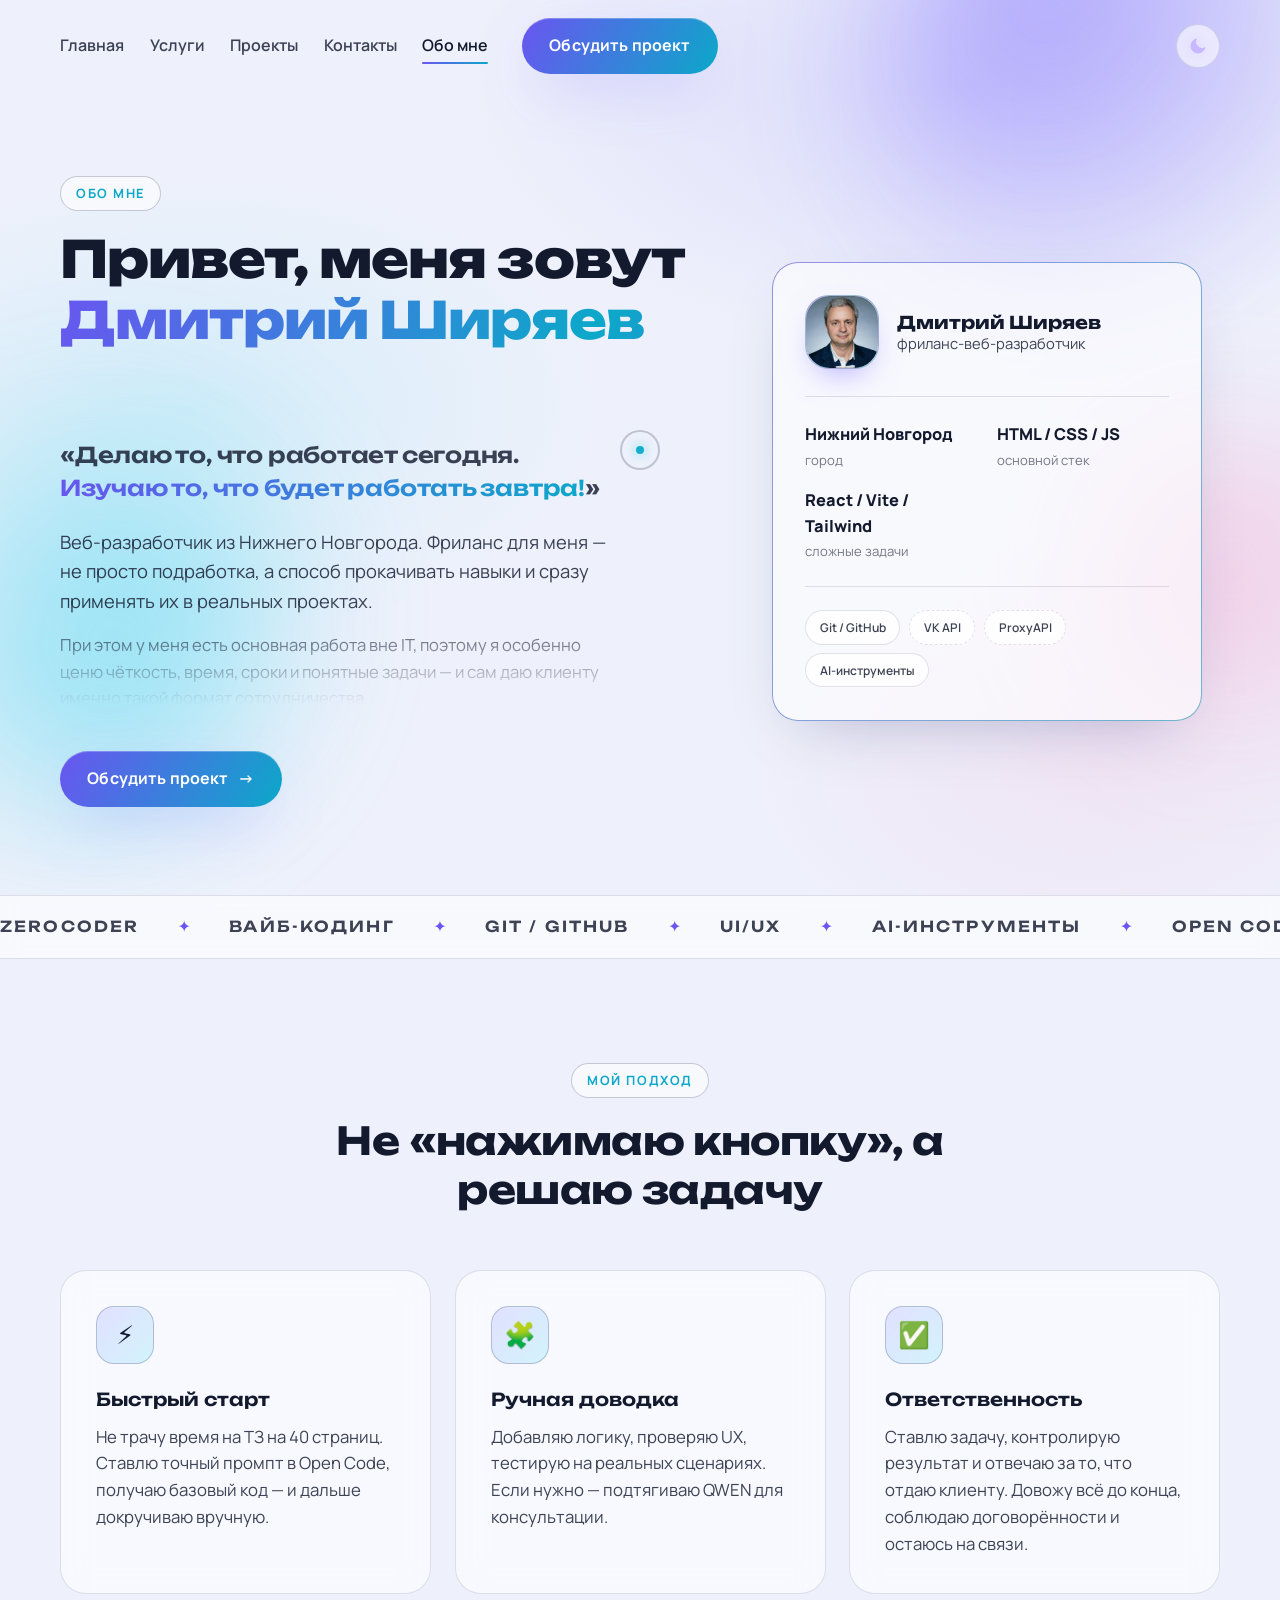
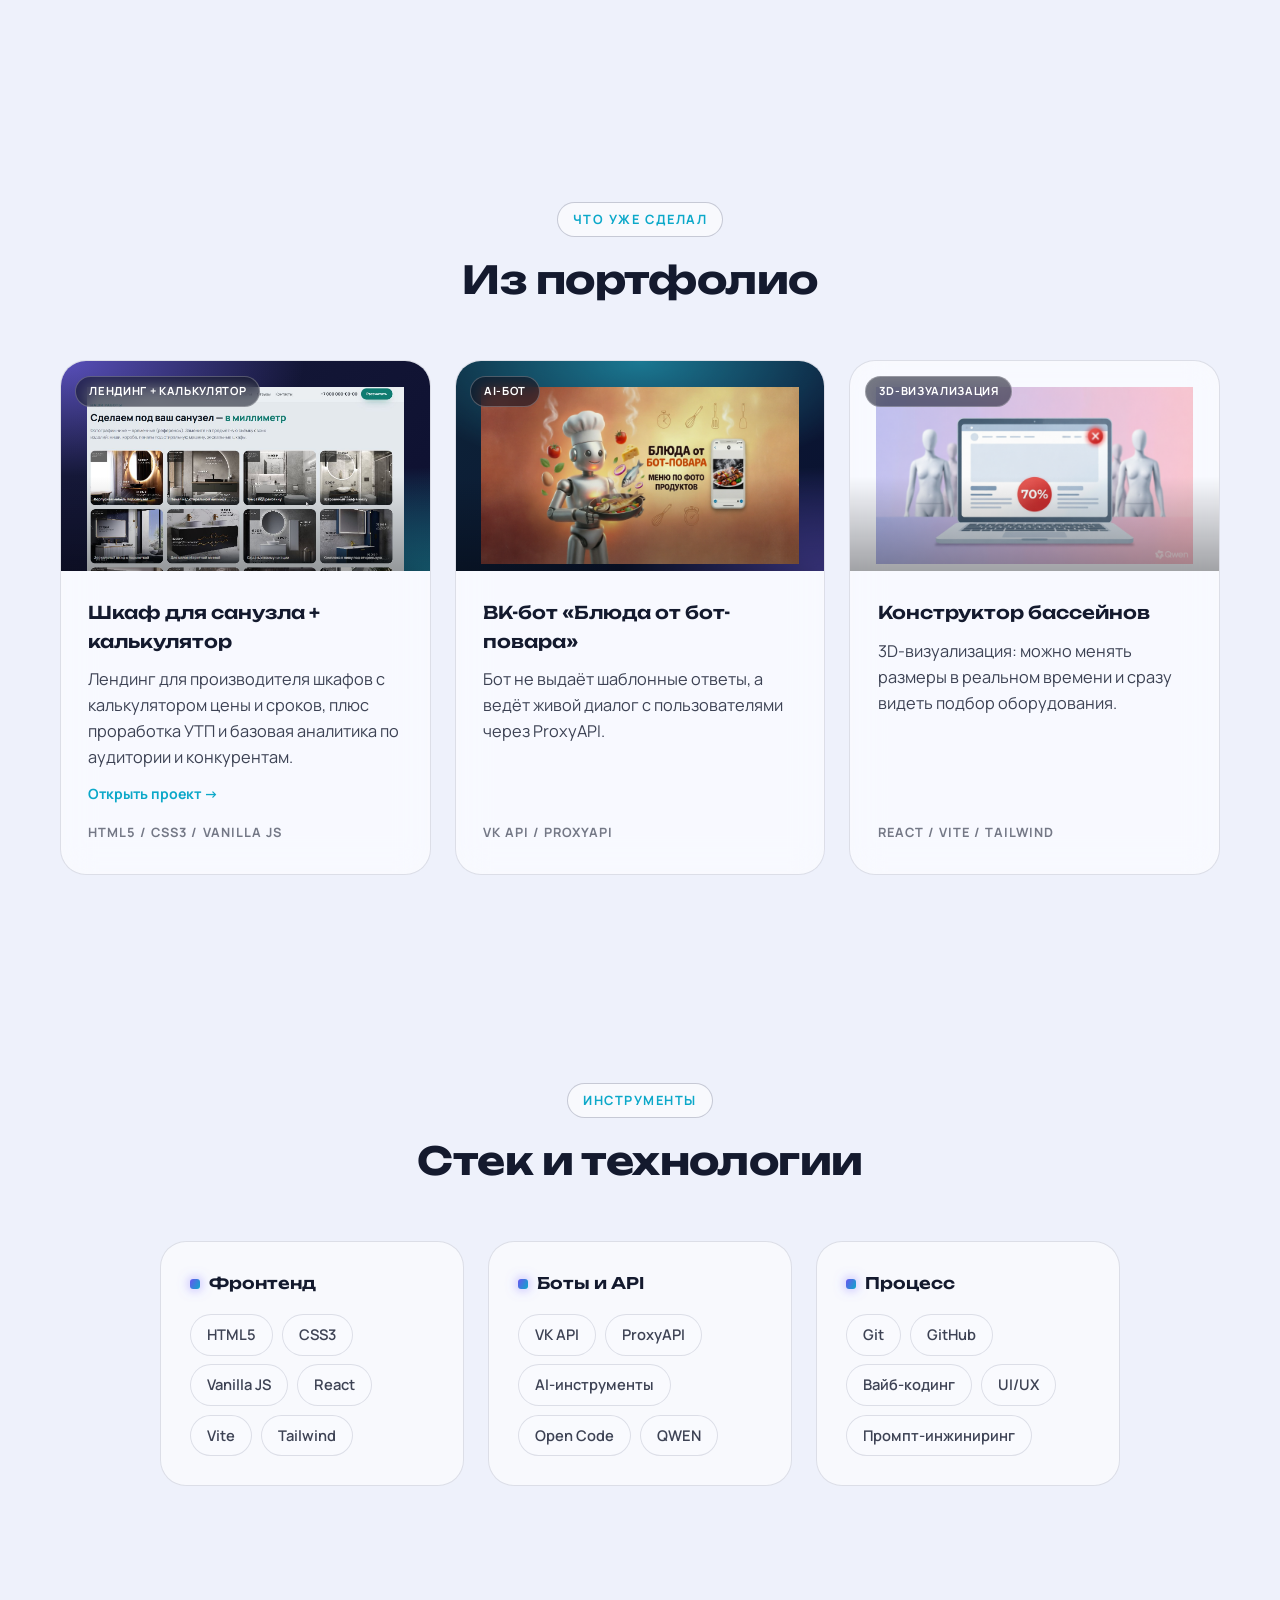
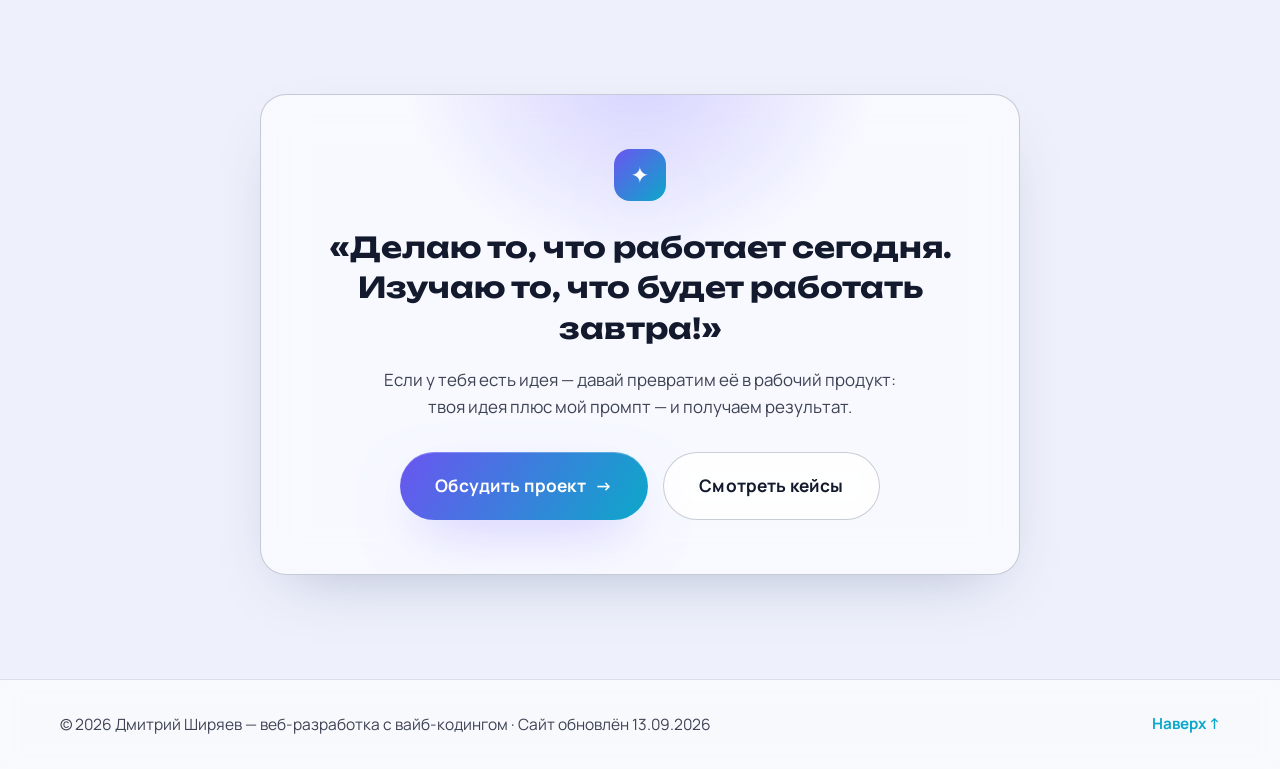
==== commit c4f0c278: "Fix calc summary auto-recalc + form submit via FormSubmit.co" ====
--- a/about.html
+++ b/about.html
@@ -426,6 +426,6 @@
       </div>
     </footer>
 
-    <script src="js/main.js?v=23"></script>
+    <script src="js/main.js?v=24"></script>
   </body>
 </html>
